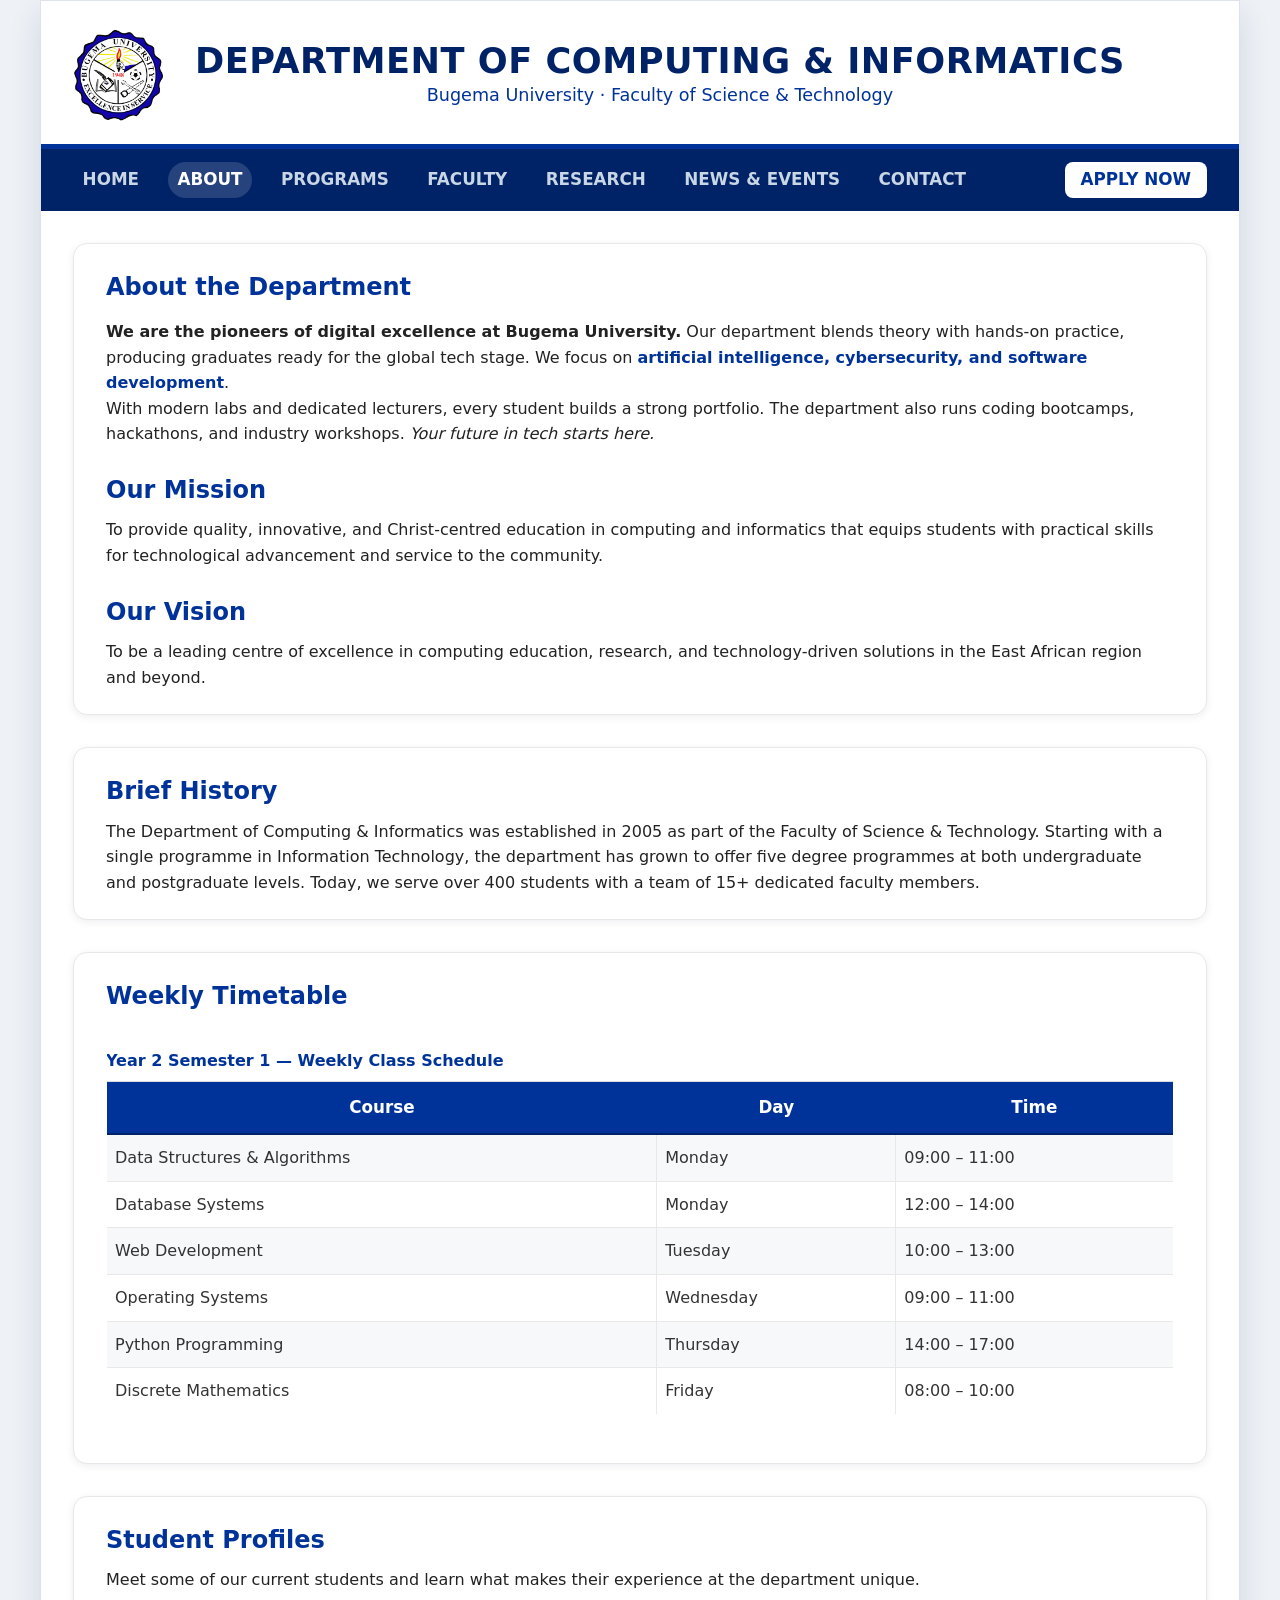
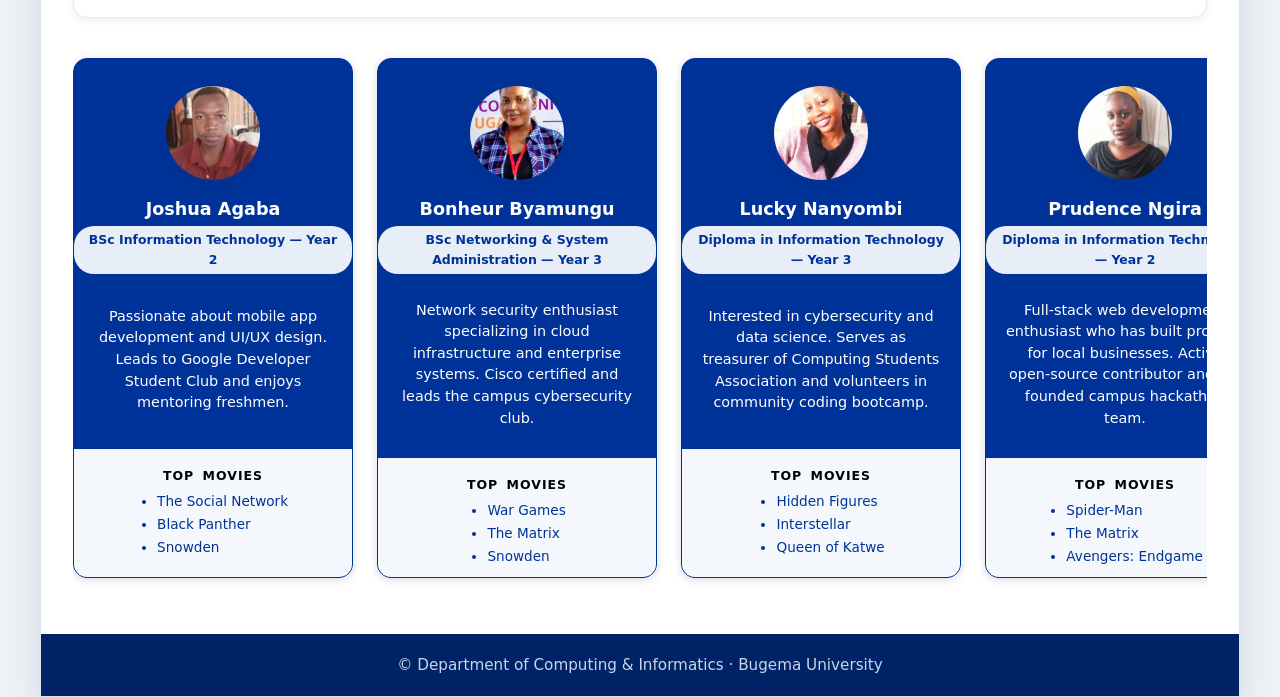
==== about.html @ 59d56d3d "Initial commit: Bugema University Computing & Informatics Department website - Complete responsive w" ====
<!DOCTYPE html>
<html lang="en">

<head>
    <meta charset="UTF-8">
    <meta name="viewport" content="width=device-width, initial-scale=1.0">
    <title>About | Computing & Informatics</title>
    <link rel="stylesheet" href="css/styles.css">
</head>

<body>
    <a href="#main-content" class="skip-link">Skip to main content</a>

    <div class="container">

        <header class="header">
            <div class="logo-place"><img src="images/Picture1.png" alt="Bugema University Logo" width="90"></div>
            <div>
                <div class="dept-title">DEPARTMENT OF COMPUTING & INFORMATICS</div>
                <div class="dept-sub">Bugema University · Faculty of Science & Technology</div>
            </div>
        </header>

        <button class="hamburger" aria-label="Toggle navigation menu" aria-expanded="false">MENU</button>

        <nav class="nav-bar" aria-label="Main navigation">
            <a href="index.html">HOME</a>
            <a href="about.html">ABOUT</a>
            <a href="programs.html">PROGRAMS</a>
            <a href="faculty.html">FACULTY</a>
            <a href="research.html">RESEARCH</a>
            <a href="news.html">NEWS & EVENTS</a>
            <a href="contact.html">CONTACT</a>
            <a href="apply.html" class="nav-apply">APPLY NOW</a>
        </nav>

        <main class="main-content" id="main-content">

            <!-- mission & vision -->
            <section class="card">
                <h1>About the Department</h1>
                <p><strong>We are the pioneers of digital excellence at Bugema University.</strong> Our department
                    blends theory with hands-on practice, producing graduates ready for the global tech stage. We focus
                    on <span style="color:#003399; font-weight:bold;">artificial intelligence, cybersecurity, and
                        software development</span>.</p>
                <p>With modern labs and dedicated lecturers, every student builds a strong portfolio. The department
                    also runs coding bootcamps, hackathons, and industry workshops. <em>Your future in tech starts
                        here.</em></p>

                <h2 style="margin-top:1.5rem;">Our Mission</h2>
                <p>To provide quality, innovative, and Christ-centred education in computing and informatics that equips
                    students with practical skills for technological advancement and service to the community.</p>

                <h2 style="margin-top:1.5rem;">Our Vision</h2>
                <p>To be a leading centre of excellence in computing education, research, and technology-driven
                    solutions in the East African region and beyond.</p>
            </section>

            <!-- department history -->
            <section class="card">
                <h2>Brief History</h2>
                <p>The Department of Computing & Informatics was established in 2005 as part of the Faculty of Science
                    & Technology. Starting with a single programme in Information Technology, the department has grown
                    to offer five degree programmes at both undergraduate and postgraduate levels. Today, we serve over
                    400 students with a team of 15+ dedicated faculty members.</p>
            </section>

            <!-- timetable -->
            <section class="card">
                <h2>Weekly Timetable</h2>
                <div class="table-wrap">
                    <table class="timetable">
                        <caption>Year 2 Semester 1 — Weekly Class Schedule</caption>
                        <tr>
                            <th>Course</th>
                            <th>Day</th>
                            <th>Time</th>
                        </tr>
                        <tr>
                            <td>Data Structures & Algorithms</td>
                            <td>Monday</td>
                            <td>09:00 – 11:00</td>
                        </tr>
                        <tr>
                            <td>Database Systems</td>
                            <td>Monday</td>
                            <td>12:00 – 14:00</td>
                        </tr>
                        <tr>
                            <td>Web Development</td>
                            <td>Tuesday</td>
                            <td>10:00 – 13:00</td>
                        </tr>
                        <tr>
                            <td>Operating Systems</td>
                            <td>Wednesday</td>
                            <td>09:00 – 11:00</td>
                        </tr>
                        <tr>
                            <td>Python Programming</td>
                            <td>Thursday</td>
                            <td>14:00 – 17:00</td>
                        </tr>
                        <tr>
                            <td>Discrete Mathematics</td>
                            <td>Friday</td>
                            <td>08:00 – 10:00</td>
                        </tr>
                    </table>
                </div>
            </section>

            <!-- student profiles -->
            <section class="card">
                <h2>Student Profiles</h2>
                <p>Meet some of our current students and learn what makes their experience at the department unique.</p>
            </section>

            <div class="profile-scroll-wrapper">
            <div class="profile-scroll">

                <!-- Student 1: Joshua Agaba -->
                <div class="profile-card">
                    <img src="images/me.jpg" alt="Photo of Joshua Agaba" class="profile-photo">
                    <h3>Joshua Agaba</h3>
                    <div class="programme-badge">BSc Information Technology — Year 2</div>
                    <p class="profile-bio student-bio">Passionate about mobile app development and UI/UX design. Leads to Google Developer Student Club and enjoys mentoring freshmen.</p>
                    <div class="favourites-row">
                        <div class="fav-col">
                            <h4>Top Movies</h4>
                            <ul><li>The Social Network</li><li>Black Panther</li><li>Snowden</li></ul>
                        </div>
                    </div>
                </div>

                <!-- Student 2: Bonheur Byamungu -->
                <div class="profile-card">
                    <img src="images/happy.jpg" alt="Photo of Bonheur Byamungu" class="profile-photo">
                    <h3>Bonheur Byamungu</h3>
                    <div class="programme-badge">BSc Networking & System Administration — Year 3</div>
                    <p class="profile-bio student-bio">Network security enthusiast specializing in cloud infrastructure and enterprise systems. Cisco certified and leads the campus cybersecurity club.</p>
                    <div class="favourites-row">
                        <div class="fav-col">
                            <h4>Top Movies</h4>
                            <ul><li>War Games</li><li>The Matrix</li><li>Snowden</li></ul>
                        </div>
                    </div>
                </div>

                <!-- Student 3: Lucky Nanyombi -->
                <div class="profile-card">
                    <img src="images/lucky.jpg" alt="Photo of Lucky Nanyombi" class="profile-photo">
                    <h3>Lucky Nanyombi</h3>
                    <div class="programme-badge">Diploma in Information Technology — Year 3</div>
                    <p class="profile-bio student-bio">Interested in cybersecurity and data science. Serves as treasurer of Computing Students Association and volunteers in community coding bootcamp.</p>
                    <div class="favourites-row">
                        <div class="fav-col">
                            <h4>Top Movies</h4>
                            <ul><li>Hidden Figures</li><li>Interstellar</li><li>Queen of Katwe</li></ul>
                        </div>
                    </div>
                </div>

                <!-- Student 4: Prudence Ngira -->
                <div class="profile-card">
                    <img src="images/prudy.jpg" alt="Photo of Prudence Ngira" class="profile-photo">
                    <h3>Prudence Ngira</h3>
                    <div class="programme-badge">Diploma in Information Technology — Year 2</div>
                    <p class="profile-bio student-bio">Full-stack web development enthusiast who has built projects for local businesses. Active open-source contributor and co-founded campus hackathon team.</p>
                    <div class="favourites-row">
                        <div class="fav-col">
                            <h4>Top Movies</h4>
                            <ul><li>Spider-Man</li><li>The Matrix</li><li>Avengers: Endgame</li></ul>
                        </div>
                    </div>
                </div>

            </div>
            </div>

        </main>

        <footer role="contentinfo">
            &copy; Department of Computing & Informatics &middot; Bugema University
        </footer>
    </div>

    <script src="js/main.js"></script>
</body>

</html>
---- css/styles.css ----
* {
    margin: 0;
    padding: 0;
    box-sizing: border-box;
    font-family: 'Segoe UI', Roboto, system-ui, sans-serif;
}

body {
    background-color: #eef2f7;
    color: #222;
    line-height: 1.6;
    margin: 0;
    padding: 0;
}

img {
    max-width: 100%;
    height: auto;
}

/* skip-to-content link (accessibility) */
.skip-link {
    position: absolute;
    left: -9999px;
    top: 0;
    background: #003399;
    color: white;
    padding: 0.5rem 1rem;
    z-index: 100;
    font-weight: 600;
    text-decoration: none;
    border-radius: 0 0 8px 0;
}

.skip-link:focus {
    left: 0;
}

/* focus styles (accessibility) */
a:focus,
button:focus,
input:focus,
select:focus,
textarea:focus {
    outline: 3px solid #1e90ff;
    outline-offset: 2px;
}

/* main container for white cards */
.container {
    max-width: 1200px;
    margin: 0 auto;
    background-color: #ffffff;
    border-radius: 0;
    box-shadow: 0 12px 30px rgba(0, 20, 60, 0.12);
    overflow: hidden;
    border: 1px solid #dce3ea;
}

/* header with logo area */
.header {
    background-color: #ffffff;
    color: #003399;
    padding: 1.8rem 2rem 1.4rem 2rem;
    display: flex;
    align-items: center;
    gap: 2rem;
    flex-wrap: wrap;
    border-bottom: 5px solid #003399;
}

.logo-place {
    display: flex;
    align-items: center;
    justify-content: center;
    flex-shrink: 0;
}

.dept-title {
    font-size: 2.2rem;
    font-weight: 900;
    letter-spacing: 0.5px;
    color: #002266;
    text-shadow: none;
    font-family: 'Segoe UI', Roboto, system-ui, sans-serif;
    line-height: 1.1;
    text-transform: uppercase;
}

.dept-sub {
    font-size: 1.1rem;
    color: #003399;
    font-weight: 500;
    text-align: center;
}

/* hamburger menu button */
.hamburger {
    display: none;
    background-color: #003399;
    color: white;
    border: none;
    padding: 0.5rem 1.2rem;
    font-size: 1.1rem;
    font-weight: 600;
    cursor: pointer;
    border-radius: 8px;
    width: 100%;
    text-align: center;
}

/* navigation */
.nav-bar {
    background-color: #002266;
    padding: 0.8rem 2rem;
    display: flex;
    flex-wrap: wrap;
    gap: 1.2rem;
    border-bottom: none;
}

.nav-bar a {
    color: #c8d6e5;
    text-decoration: none;
    font-weight: 600;
    font-size: 1.05rem;
    padding: 0.3rem 0.6rem;
    transition: 0.2s;
    border-radius: 30px;
}

.nav-bar a:hover,
.nav-bar a.active {
    background-color: rgba(255, 255, 255, 0.15);
    color: white;
}

.nav-bar a.nav-apply {
    background-color: white;
    color: #003399;
    font-weight: 700;
    padding: 0.3rem 1rem;
    border-radius: 8px;
    margin-left: auto;
}

.nav-bar a.nav-apply:hover {
    background-color: #e8e8e8;
    color: #002266;
}

/* main content area */
.main-content {
    padding: 2rem 2rem 1rem 2rem;
    background-color: #ffffff;
}

/* section containers */
.card {
    background-color: white;
    border: 1px solid #e8e8e8;
    border-radius: 14px;
    padding: 1.5rem 2rem;
    margin-bottom: 2rem;
    box-shadow: 0 2px 8px rgba(0, 20, 60, 0.07);
}

h1,
h2,
h3 {
    color: #003399;
    margin-bottom: 0.5rem;
    font-weight: 600;
}

h1 {
    padding-bottom: 0.3rem;
}

hr {
    border: none;
    background-color: #e0e0e0;
    height: 2px;
    margin: 1.2rem 0;
}

/* image styling */
.profile-img {
    max-width: 160px;
    border-radius: 50%;
    border: 4px solid #003399;
    box-shadow: 0 2px 8px rgba(0, 20, 60, 0.15);
    background-color: #f0f2f5;
}

.dept-image {
    max-width: 100%;
    height: auto;
    border-radius: 16px;
    border: 1px solid #ddd;
    margin-top: 1rem;
}

/* table */
.table-wrap {
    overflow-x: auto;
    margin: 1.5rem 0;
}

.timetable {
    width: 100%;
    border-collapse: collapse;
    background: white;
    border: 1px solid #ddd;
    border-radius: 8px;
    overflow: hidden;
}

.timetable caption {
    text-align: left;
    font-weight: 600;
    color: #003399;
    padding: 0.5rem 0;
    font-size: 1rem;
}

.timetable th {
    background-color: #003399;
    color: white;
    padding: 12px 8px;
    font-size: 1.05rem;
    border: none;
    border-bottom: 2px solid #002266;
}

.timetable td {
    border-bottom: 1px solid #e8e8e8;
    border-right: 1px solid #e8e8e8;
    padding: 10px 8px;
    background-color: #ffffff;
    color: #333;
}

.timetable td:last-child {
    border-right: none;
}

.timetable tr:nth-child(even) td {
    background-color: #f7f8fa;
}

.timetable tr:last-child td {
    border-bottom: none;
}

/* lists */
ul,
ol {
    margin-left: 1.8rem;
    margin-top: 0.8rem;
    margin-bottom: 1rem;
}

li {
    margin-bottom: 0.3rem;
}

/* form */
.reg-form {
    background: #f7f8fa;
    padding: 2rem;
    border-radius: 16px;
    border: 1px solid #e0e0e0;
    max-width: 650px;
    margin: 1.5rem auto;
}

@media (min-width: 768px) {
    .reg-form {
        max-width: 800px;
        padding: 2.5rem;
    }
    
    .reg-form .form-group {
        display: flex;
        flex-wrap: wrap;
        gap: 1.5rem;
        align-items: end;
    }
    
    .reg-form .form-group > * {
        flex: 1;
        min-width: 250px;
    }
    
    .reg-form textarea {
        min-height: 120px;
    }
}

.form-group {
    margin-bottom: 1.2rem;
}

label {
    font-weight: 600;
    color: #333;
    display: block;
    margin-bottom: 4px;
}

input[type="text"],
input[type="email"],
select,
textarea {
    width: 100%;
    padding: 12px 15px;
    border: 2px solid #ddd;
    border-radius: 10px;
    font-size: 1rem;
    background-color: #fafafa;
    font-family: inherit;
    transition: border-color 0.2s;
}

input[type="text"]:focus,
input[type="email"]:focus,
select:focus,
textarea:focus {
    border-color: #003399;
    background: white;
}

select {
    cursor: pointer;
}

textarea {
    resize: vertical;
    min-height: 100px;
}

.radio-group {
    display: flex;
    gap: 2rem;
    background: white;
    padding: 0.8rem 1rem;
    border-radius: 10px;
    border: 2px solid #ddd;
}

.radio-group label {
    display: inline;
    color: #333;
    font-weight: normal;
}

button {
    background-color: #003399;
    color: white;
    padding: 12px 40px;
    font-size: 1.3rem;
    font-weight: bold;
    border: none;
    border-radius: 10px;
    cursor: pointer;
    transition: 0.2s;
}

button:hover {
    background-color: #002266;
    color: white;
}

/* link cards */
.links-grid {
    display: flex;
    flex-wrap: wrap;
    gap: 1.8rem;
    margin: 1rem 0;
}

.link-card {
    background: white;
    border: 1px solid #ddd;
    padding: 0.8rem 2rem;
    border-radius: 10px;
    font-weight: 600;
    box-shadow: 0 2px 6px rgba(0, 20, 60, 0.06);
    transition: 0.2s;
}

.link-card:hover {
    border-color: #003399;
    box-shadow: 0 4px 12px rgba(0, 51, 153, 0.12);
    transform: translateY(-2px) scale(1.01);
    transition: all 0.2s ease;
}

.link-card a {
    color: #003399;
    text-decoration: none;
}

.link-card a:hover {
    color: #002266;
}

/* footer */
footer {
    background-color: #002266 !important;
    color: #c8d6e5;
    text-align: center;
    padding: 1.2rem;
    font-size: 0.95rem;
    border-top: none;
}

/* small adjustments */
.flex-profile {
    display: flex;
    gap: 2rem;
    flex-wrap: wrap;
    align-items: center;
}

/* favourite lists layout */
.fav-lists {
    display: flex;
    gap: 3rem;
    flex-wrap: wrap;
}

/* ===== NEW COMPONENTS ===== */

/* highlights row (home page) */
.highlights-row {
    display: flex;
    gap: 1.5rem;
    flex-wrap: wrap;
    margin: 1.5rem 0;
}

.highlight-card {
    flex: 1 1 200px;
    text-align: center;
    padding: 1.5rem 1rem;
    background: white;
    border: 1px solid #e0e0e0;
    border-radius: 14px;
    box-shadow: 0 2px 6px rgba(0, 20, 60, 0.05);
    transition: all 0.3s ease;
}

.highlight-card:hover {
    transform: translateY(-4px) scale(1.02);
    box-shadow: 0 8px 20px rgba(0, 51, 153, 0.15);
    border-color: #003399;
}

.highlight-card .stat {
    font-size: 2.2rem;
    font-weight: 700;
    color: #003399;
}

.highlight-card .stat-label {
    font-size: 1rem;
    color: #555;
    margin-top: 0.3rem;
}

/* quick nav cards (home page) */
.quick-nav {
    display: flex;
    gap: 1.5rem;
    flex-wrap: wrap;
    margin: 1.5rem 0;
}

.quick-nav-card {
    flex: 1 1 250px;
    background: white;
    border: 1px solid #e0e0e0;
    border-radius: 14px;
    padding: 1.5rem;
    text-decoration: none;
    color: #222;
    box-shadow: 0 2px 6px rgba(0, 20, 60, 0.05);
    transition: 0.2s;
}

.quick-nav-card:hover {
    border-color: #003399;
    box-shadow: 0 8px 25px rgba(0, 51, 153, 0.2);
    transform: translateY(-8px) scale(1.03) rotateX(2deg);
    transition: all 0.4s cubic-bezier(0.175, 0.885, 0.32, 1.275);
    background: rgba(255, 255, 255, 0.95);
}

.quick-nav-card h3 {
    margin-bottom: 0.3rem;
}

.quick-nav-card p {
    font-size: 0.95rem;
    color: #333;
}

/* profile grid (shared by faculty & students) */
.profile-grid {
    display: grid;
    grid-template-columns: repeat(auto-fill, minmax(300px, 1fr));
    gap: 2rem;
    margin: 1.5rem 0;
}

.profile-scroll {
    display: flex;
    gap: 1.5rem;
    width: max-content;
    animation: scroll-cards 30s linear infinite;
}

/* Make all profile cards equal height */
.profile-grid .profile-card,
.profile-scroll .profile-card {
    display: flex;
    flex-direction: column;
    height: 100%;
    min-height: 520px;
    align-items: stretch;
}

.profile-scroll .profile-card {
    flex-shrink: 0;
    width: 280px;
    height: 520px;
}

/* Staff profile cards - shorter height */
.profile-scroll .profile-card:has(.title),
.profile-grid .profile-card:has(.title) {
    height: 440px;
    min-height: 440px;
}

/* profile card — photo on top, centered, clean */
.profile-card {
    background: #003399;
    border: 1px solid #003399;
    border-radius: 14px;
    padding: 0;
    box-shadow: 0 2px 8px rgba(0, 20, 60, 0.15);
    text-align: center;
    overflow: hidden;
    color: white;
}

/* accent strip at top of card */
.profile-card::before {
    display: none;
}

.profile-card.featured {
    grid-column: 1 / -1;
    max-width: 600px;
    margin: 0 auto;
}

.profile-card .profile-photo {
    width: 100px;
    height: 100px;
    border-radius: 50%;
    object-fit: cover;
    border: 3px solid #003399;
    box-shadow: 0 3px 12px rgba(0, 20, 60, 0.15);
    margin: 1.5rem auto 0.8rem;
    display: block;
    background: #f0f2f5;
}

.profile-card h3 {
    color: white;
    font-size: 1.1rem;
    margin-bottom: 0.15rem;
    padding: 0 1.2rem;
}

.profile-card .title {
    color: #e0f0ff;
    font-weight: 600;
    font-size: 0.88rem;
    margin-bottom: 0.3rem;
    padding: 0 1.2rem;
}

.profile-card .qual {
    font-size: 0.8rem;
    color: #c8d6e5;
    font-style: italic;
    margin-bottom: 0.8rem;
    padding: 0 1.2rem;
}

/* research / bio section with tinted background */
.profile-card .profile-bio {
    font-size: 0.85rem;
    color: #003399;
    line-height: 1.5;
    margin: auto 0;
    padding: 0.8rem 1.2rem;
    background: #e0f0ff;
    border-top: 1px solid #e0f0ff;
    border-bottom: 1px solid #e0f0ff;
    text-align: center;
}

.profile-card .email {
    font-size: 0.82rem;
    color: #003399;
    padding: 0.8rem 1.2rem;
    margin: 0;
}

.profile-card .details {
    text-align: left;
    padding: 0.8rem 1.2rem;
}

.profile-card .details h4 {
    color: #003399;
    font-size: 0.85rem;
    font-weight: 600;
    margin-bottom: 0.3rem;
    margin-top: 0.8rem;
}

.profile-card .details ul {
    margin-left: 1.2rem;
    margin-top: 0.3rem;
    margin-bottom: 0.5rem;
}

.profile-card .details li {
    font-size: 0.85rem;
    color: #444;
    margin-bottom: 0.2rem;
}

/* student programme badge */
.profile-card .programme-badge {
    display: inline-block;
    background: #e8eef8;
    color: #003399;
    font-size: 0.78rem;
    font-weight: 600;
    padding: 0.25rem 0.9rem;
    border-radius: 20px;
    margin-bottom: 0.8rem;
}

/* student profile bio */
.profile-card .profile-bio {
    font-size: 0.9rem;
    color: #555;
    line-height: 1.5;
    margin-bottom: 1rem;
    text-align: center;
}

/* student cards specific bio styling - dark blue background with white text */
.profile-card .profile-bio.student-bio {
    background: #003399;
    color: white;
    padding: 0.8rem 1.2rem;
    border-top: none;
    border-bottom: none;
    flex-grow: 1;
    display: flex;
    align-items: center;
    justify-content: center;
}

/* favourites row — 3 columns side by side */
.favourites-row {
    display: flex;
    gap: 1rem;
    text-align: center;
    background: #f4f7fb;
    border-top: 1px solid #eef1f5;
    padding: 1rem 1.2rem;
    justify-content: center;
}

.favourites-row .fav-col {
    flex: 1;
    min-width: 0;
}

.favourites-row h4 {
    color: #000000;
    font-size: 0.78rem;
    font-weight: 700;
    text-transform: uppercase;
    letter-spacing: 1px;
    word-spacing: 3px;
    margin-bottom: 0.3rem;
}

.favourites-row ol {
    margin: 0 auto;
    padding-left: 1.2rem;
    font-size: 0.85rem;
    color: #003399;
    line-height: 1.6;
    text-align: left;
    display: inline-block;
}

.favourites-row ul {
    margin: 0 auto;
    padding-left: 1.2rem;
    font-size: 0.85rem;
    color: #003399;
    line-height: 1.6;
    text-align: left;
    display: inline-block;
}

.favourites-row li {
    margin-bottom: 0.1rem;
}

/* horizontal auto-scrolling profile row */
.profile-scroll-wrapper {
    overflow: hidden;
    margin: 1.5rem 0;
    padding: 0.5rem 0 1rem;
}

.profile-scroll {
    display: flex;
    gap: 1.5rem;
    width: max-content;
    animation: scroll-cards 30s linear infinite;
}

.profile-scroll-wrapper:hover .profile-scroll {
    animation-play-state: paused;
}

.profile-scroll .profile-card {
    flex-shrink: 0;
}

@keyframes scroll-cards {
    0% {
        transform: translateX(0);
    }
    100% {
        transform: translateX(calc(-50% - 0.75rem));
    }
}

/* keep legacy faculty-card & faculty-grid as aliases */
.faculty-grid {
    display: grid;
    grid-template-columns: repeat(auto-fill, minmax(300px, 1fr));
    gap: 2rem;
    margin: 1.5rem 0;
}

.faculty-card {
    background: white;
    border: 1px solid #e8e8e8;
    border-radius: 14px;
    padding: 1.5rem 2rem;
    box-shadow: 0 2px 8px rgba(0, 20, 60, 0.07);
}

.faculty-card h3 {
    color: #222;
    font-size: 1.2rem;
}

.faculty-card .title {
    color: #003399;
    font-weight: 600;
    font-size: 0.95rem;
    margin-bottom: 0.5rem;
}

.faculty-card .qual {
    font-size: 0.9rem;
    color: #555;
    font-style: italic;
    margin-bottom: 0.5rem;
}

.faculty-card .email {
    font-size: 0.9rem;
    color: #003399;
}

/* news cards with images */
.news-card {
    display: flex;
    gap: 1.5rem;
    margin-bottom: 2rem;
    padding-bottom: 1.5rem;
    border-bottom: 1px solid #e0e0e0;
    align-items: flex-start;
}

.news-card:last-child {
    border-bottom: none;
    margin-bottom: 0;
    padding-bottom: 0;
}

.news-image {
    width: 120px;
    height: 120px;
    object-fit: cover;
    border-radius: 10px;
    flex-shrink: 0;
    box-shadow: 0 4px 12px rgba(0, 20, 60, 0.1);
    transition: transform 0.3s ease, box-shadow 0.3s ease;
}

.news-image:hover {
    transform: scale(1.05);
    box-shadow: 0 6px 16px rgba(0, 20, 60, 0.15);
}

.news-content {
    flex: 1;
    min-width: 0;
}

.news-content h3 {
    margin: 0.5rem 0 0.8rem 0;
    color: #002266;
    font-size: 1.2rem;
    line-height: 1.4;
}

.news-content p {
    margin: 0;
    line-height: 1.6;
    color: #555;
}

@media (max-width: 768px) {
    .news-card {
        flex-direction: column;
        gap: 1rem;
    }
    
    .news-image {
        width: 100%;
        height: 200px;
    }
}

/* news date and tags */
.news-date {
    font-size: 0.9rem;
    color: #777;
    font-style: italic;
    margin-bottom: 0.5rem;
}

.news-tag {
    display: inline-block;
    background: #f0f2f5;
    color: #003399;
    padding: 0.2rem 0.8rem;
    border-radius: 20px;
    font-size: 0.8rem;
    font-weight: 600;
    border: 1px solid #ddd;
    margin-left: 0.5rem;
}

/* event items */
.event-list {
    list-style: none;
    margin-left: 0;
}

.event-item {
    display: flex;
    gap: 1.5rem;
    padding: 1rem 0;
    border-bottom: 1px solid #e8e8e8;
    align-items: flex-start;
}

.event-item:last-child {
    border-bottom: none;
}

.event-date-box {
    background: #003399;
    color: white;
    padding: 0.5rem 0.8rem;
    border-radius: 12px;
    text-align: center;
    min-width: 60px;
    flex-shrink: 0;
}

.event-date-box .month {
    font-size: 0.75rem;
    text-transform: uppercase;
    font-weight: 600;
}

.event-date-box .day {
    font-size: 1.4rem;
    font-weight: 700;
}

/* download links */
.download-list {
    list-style: none;
    margin-left: 0;
    display: flex;
    flex-wrap: wrap;
    gap: 1rem;
    margin-top: 1rem;
}

.download-link {
    background: white;
    border: 1px solid #ddd;
    padding: 0.8rem 1.5rem;
    border-radius: 10px;
    font-weight: 600;
    box-shadow: 0 2px 6px rgba(0, 20, 60, 0.05);
    transition: 0.2s;
}

.download-link:hover {
    border-color: #003399;
}

.download-link a {
    color: #003399;
    text-decoration: none;
}

.download-link a:hover {
    color: #002266;
}

/* social media row */
.social-row {
    display: flex;
    gap: 1rem;
    flex-wrap: wrap;
    margin: 1rem 0;
}

.social-link {
    background: #003399;
    color: white;
    padding: 0.6rem 1.5rem;
    border-radius: 10px;
    text-decoration: none;
    font-weight: 600;
    font-size: 0.95rem;
    transition: 0.2s;
    border: none;
}

.social-link:hover {
    background: #002266;
    color: white;
}

/* accordion (programs page) */
.accordion-header {
    background: #003399;
    color: white;
    padding: 1rem 1.5rem;
    border: none;
    width: 100%;
    text-align: left;
    font-size: 1.15rem;
    font-weight: 600;
    cursor: pointer;
    border-radius: 12px;
    margin-bottom: 0.5rem;
    transition: 0.2s;
    display: flex;
    justify-content: space-between;
    align-items: center;
}

.accordion-header:hover {
    background: #002266;
}

.accordion-header::after {
    content: '+';
    font-size: 1.4rem;
    font-weight: 700;
}

.accordion-header.active::after {
    content: '−';
}

/* program-specific background images */
.accordion-header.cs-program {
    background: linear-gradient(rgba(0, 51, 153, 0.8), rgba(0, 51, 153, 0.8)), url('../images/datascience.jpg');
    background-size: cover;
    background-position: center;
    color: white;
}

.accordion-header.it-program {
    background: linear-gradient(rgba(0, 51, 153, 0.8), rgba(0, 51, 153, 0.8)), url('../images/IT.jpg');
    background-size: cover;
    background-position: center;
    color: white;
}

.accordion-header.se-program {
    background: linear-gradient(rgba(0, 51, 153, 0.8), rgba(0, 51, 153, 0.8)), url('../images/sw.jpg');
    background-size: cover;
    background-position: center;
    color: white;
}

.accordion-content {
    display: none;
    padding: 1rem 1.5rem;
    background: #f7f8fa;
    border: 1px solid #e8e8e8;
    border-radius: 0 0 12px 12px;
    margin-bottom: 1.5rem;
    margin-top: -0.5rem;
}

/* program-specific background images for content */
.cs-program + .accordion-content {
    background: linear-gradient(rgba(255, 255, 255, 0.92), rgba(255, 255, 255, 0.92)), url('../images/datascience.jpg');
    background-size: cover;
    background-position: center;
}

.it-program + .accordion-content {
    background: linear-gradient(rgba(255, 255, 255, 0.92), rgba(255, 255, 255, 0.92)), url('../images/IT.jpg');
    background-size: cover;
    background-position: center;
}

.se-program + .accordion-content {
    background: linear-gradient(rgba(255, 255, 255, 0.92), rgba(255, 255, 255, 0.92)), url('../images/sw.jpg');
    background-size: cover;
    background-position: center;
}

/* ===== APPLICATION PAGE ===== */

/* apply page layout — clean white background, no card borders */
.apply-page {
    padding: 2.5rem 2rem 1.5rem;
    background: white;
    max-width: 680px;
    margin: 0 auto;
}

.apply-title {
    color: #003399;
    font-size: 2rem;
    font-weight: 700;
    border: none;
    display: block;
    margin-bottom: 0.3rem;
}

.apply-subtitle {
    color: #777;
    font-size: 1rem;
    margin-bottom: 2rem;
}

/* progress steps bar */
.steps-bar {
    display: flex;
    justify-content: space-between;
    margin-bottom: 2.5rem;
    gap: 0.5rem;
}

.step {
    flex: 1;
    text-align: center;
    padding: 0.8rem 0.5rem;
    background: #e8e8e8;
    color: #888;
    font-weight: 600;
    font-size: 0.9rem;
    border-radius: 10px;
    transition: 0.3s;
}

.step .step-num {
    display: inline-flex;
    align-items: center;
    justify-content: center;
    width: 26px;
    height: 26px;
    border-radius: 50%;
    background: #bbb;
    color: white;
    font-size: 0.8rem;
    font-weight: 700;
    margin-right: 0.4rem;
}

.step.active {
    background: #003399;
    color: white;
}

.step.active .step-num {
    background: white;
    color: #003399;
}

.step.done {
    background: #6b7b8d;
    color: white;
}

.step.done .step-num {
    background: white;
    color: #6b7b8d;
}

/* step heading */
.step-heading {
    color: #003399;
    font-size: 1.3rem;
    font-weight: 700;
    margin-bottom: 1.5rem;
    padding-bottom: 0.6rem;
    border-bottom: 2px solid #e8e8e8;
}

/* form steps visibility */
.form-step {
    display: none;
}

.form-step.active {
    display: block;
}

/* clean form fields for apply page */
.apply-page .form-group {
    margin-bottom: 1.3rem;
}

.apply-page label {
    color: #333;
    font-weight: 600;
    font-size: 0.92rem;
    margin-bottom: 6px;
}

.apply-page input[type="text"],
.apply-page input[type="email"],
.apply-page input[type="date"],
.apply-page select,
.apply-page textarea {
    border: 2px solid #ddd;
    border-radius: 10px;
    padding: 11px 14px;
    font-size: 0.95rem;
    background: #fafafa;
    transition: border-color 0.2s;
}

.apply-page input:focus,
.apply-page select:focus,
.apply-page textarea:focus {
    border-color: #003399;
    background: white;
    outline: none;
    box-shadow: 0 0 0 3px rgba(0, 51, 153, 0.1);
}

/* radio group — clean style */
.apply-radio-group {
    display: flex;
    gap: 2rem;
    padding: 0.6rem 0;
}

.apply-radio-group label {
    display: inline;
    color: #333;
    font-weight: normal;
}

/* form navigation buttons */
.form-nav {
    display: flex;
    justify-content: space-between;
    align-items: center;
    margin-top: 2rem;
    padding-top: 1.5rem;
    border-top: 1px solid #e8e8e8;
    gap: 1rem;
}

.btn-prev {
    background: white;
    color: #555;
    border: 2px solid #ddd;
    padding: 10px 28px;
    font-size: 1rem;
    font-weight: 600;
    border-radius: 10px;
    cursor: pointer;
    transition: 0.2s;
}

.btn-prev:hover {
    border-color: #003399;
    color: #003399;
}

.btn-next {
    background: #003399;
    color: white;
    border: none;
    padding: 10px 28px;
    font-size: 1rem;
    font-weight: 600;
    border-radius: 10px;
    cursor: pointer;
    transition: 0.2s;
}

.btn-next:hover {
    background: #002266;
}

.btn-apply {
    background: #003399;
    color: white;
    border: none;
    padding: 14px 50px;
    font-size: 1.2rem;
    font-weight: 700;
    border-radius: 10px;
    cursor: pointer;
    transition: 0.2s;
}

.btn-apply:hover {
    background: #002266;
}

/* explore section with background */
.explore-section {
    background: linear-gradient(rgba(255, 255, 255, 0.94), rgba(255, 255, 255, 0.94)), 
                url('../images/02.jpeg');
    background-size: cover;
    background-position: center;
    background-repeat: no-repeat;
    position: relative;
    border: 1px solid #e0e0e0;
}

.explore-section::before {
    content: '';
    position: absolute;
    top: 0;
    left: 0;
    right: 0;
    bottom: 0;
    background: linear-gradient(135deg, rgba(0, 51, 153, 0.03) 0%, rgba(30, 144, 255, 0.03) 100%);
    pointer-events: none;
}

.explore-section h2,
.explore-section .quick-nav {
    position: relative;
    z-index: 1;
}

.explore-section h2 {
    transition: all 0.3s ease;
}

.explore-section:hover h2 {
    transform: translateX(5px);
    color: #002266;
}

.explore-section .quick-nav-card {
    background: rgba(255, 255, 255, 0.85);
    backdrop-filter: blur(2px);
    transition: all 0.4s cubic-bezier(0.175, 0.885, 0.32, 1.275);
}

.explore-section:hover .quick-nav-card:nth-child(1) {
    transform: translateY(-8px) scale(1.03) rotateX(2deg);
    transition-delay: 0s;
}

.explore-section:hover .quick-nav-card:nth-child(2) {
    transform: translateY(-8px) scale(1.03) rotateX(2deg);
    transition-delay: 0.1s;
}

.explore-section:hover .quick-nav-card:nth-child(3) {
    transform: translateY(-8px) scale(1.03) rotateX(2deg);
    transition-delay: 0.2s;
}

/* welcome section with background */
.welcome-section {
    background: linear-gradient(rgba(255, 255, 255, 0.92), rgba(255, 255, 255, 0.92)), 
                url('../images/01.jpeg');
    background-size: cover;
    background-position: center;
    background-repeat: no-repeat;
    position: relative;
    border: 1px solid #e0e0e0;
}

.welcome-section::before {
    content: '';
    position: absolute;
    top: 0;
    left: 0;
    right: 0;
    bottom: 0;
    background: linear-gradient(135deg, rgba(0, 51, 153, 0.05) 0%, rgba(30, 144, 255, 0.05) 100%);
    pointer-events: none;
}

.welcome-section h1,
.welcome-section p,
.welcome-section button {
    position: relative;
    z-index: 1;
}

/* review section (step 4) */
.review-section {
    background: #f7f8fa;
    border-radius: 12px;
    padding: 1.2rem 1.5rem;
    margin-bottom: 1rem;
}

.review-section h3 {
    margin-bottom: 0.8rem;
    font-size: 1rem;
    color: #003399;
    border-bottom: 1px solid #e8e8e8;
    padding-bottom: 0.4rem;
}

.review-grid {
    display: grid;
    grid-template-columns: 1fr 1fr;
    gap: 0.4rem 2rem;
}

.review-item {
    padding: 0.3rem 0;
}

.review-label {
    font-size: 0.75rem;
    color: #888;
    text-transform: uppercase;
    letter-spacing: 0.5px;
}

.review-value {
    font-weight: 600;
    color: #222;
    font-size: 0.95rem;
}

/* success modal */
.modal-overlay {
    display: none;
    position: fixed;
    top: 0;
    left: 0;
    right: 0;
    bottom: 0;
    background: rgba(0, 0, 0, 0.5);
    z-index: 1000;
    align-items: center;
    justify-content: center;
    padding: 1rem;
}

.modal-overlay.show {
    display: flex;
}

.modal-box {
    background: white;
    border-radius: 20px;
    padding: 2.5rem 2rem;
    max-width: 480px;
    width: 100%;
    text-align: center;
    box-shadow: 0 20px 60px rgba(0, 0, 0, 0.25);
}

.modal-icon {
    width: 64px;
    height: 64px;
    background: #003399;
    color: white;
    font-size: 2.2rem;
    font-weight: 700;
    border-radius: 50%;
    display: flex;
    align-items: center;
    justify-content: center;
    margin: 0 auto 1rem;
}

.modal-box h2 {
    color: #003399;
    margin-bottom: 0.8rem;
}

.modal-box p {
    margin-bottom: 0.5rem;
    line-height: 1.5;
    color: #444;
}

/* form field error state */
.field-error {
    border-color: red !important;
    box-shadow: 0 0 0 2px rgba(255, 0, 0, 0.15);
}

.error-msg {
    color: red;
    font-size: 0.82rem;
    margin-top: 3px;
    font-weight: 600;
}

/* date input styling to match others */
input[type="date"] {
    width: 100%;
    padding: 12px 15px;
    border: 2px solid #ddd;
    border-radius: 10px;
    font-size: 1rem;
    background-color: #fafafa;
    font-family: inherit;
    transition: border-color 0.2s;
}

input[type="date"]:focus {
    border-color: #003399;
    background: white;
}

/* checkbox styling */
input[type="checkbox"] {
    width: 20px;
    height: 20px;
    accent-color: #003399;
    flex-shrink: 0;
}

/* profile card hover effects */
.profile-card:hover {
    transform: translateY(-4px);
    box-shadow: 0 8px 20px rgba(0, 20, 60, 0.25);
    transition: all 0.3s ease;
}

/* news cards hover effects */
.news-card:hover {
    background: #f8fafc;
    border-color: #003399;
    transform: translateY(-2px);
    box-shadow: 0 6px 16px rgba(0, 51, 153, 0.12);
    transition: all 0.3s ease;
}

/* event items hover effects */
.event-item:hover {
    background: #f7f8fa;
    border-radius: 8px;
    transition: all 0.2s ease;
}

.event-item:hover .event-date-box {
    background: #002266;
    transform: scale(1.05);
    transition: all 0.2s ease;
}

/* table row hover effects */
.timetable tr:hover td {
    background-color: #e8f0fe;
    transition: background-color 0.2s ease;
}

/* news tag hover effects */
.news-tag:hover {
    background: #003399;
    color: white;
    transition: all 0.2s ease;
}

/* ripple animation */
@keyframes ripple {
    0% {
        width: 20px;
        height: 20px;
        opacity: 0.6;
    }
    100% {
        width: 200px;
        height: 200px;
        opacity: 0;
    }
}

/* animated elements */
.animated {
    animation-fill-mode: forwards;
}

/* smooth scroll behavior */
html {
    scroll-behavior: smooth;
}

/* enhanced loading animation */
@keyframes fadeIn {
    from {
        opacity: 0;
        transform: translateY(20px);
    }
    to {
        opacity: 1;
        transform: translateY(0);
    }
}

/* contact section styling */
.contact-grid {
    display: grid;
    grid-template-columns: repeat(auto-fit, minmax(280px, 1fr));
    gap: 2rem;
    margin: 2rem 0;
}

.contact-item {
    display: flex;
    align-items: flex-start;
    gap: 1.2rem;
    padding: 1.5rem;
    background: #f7f8fa;
    border: 1px solid #e0e0e0;
    border-radius: 14px;
    transition: all 0.3s ease;
}

.contact-item:hover {
    background: #e8f0fe;
    border-color: #003399;
    transform: translateY(-2px);
    box-shadow: 0 6px 16px rgba(0, 51, 153, 0.12);
}

.contact-icon {
    font-size: 2rem;
    line-height: 1;
    flex-shrink: 0;
    width: 60px;
    height: 60px;
    display: flex;
    align-items: center;
    justify-content: center;
    background: transparent;
    border: none;
    border-radius: 0;
    color: #000;
    box-shadow: none;
    transition: all 0.3s ease;
}

.contact-item:hover .contact-icon {
    background: transparent;
    border: none;
    color: #003399;
    box-shadow: none;
}

/* Social media icons */
.social-icon {
    display: inline-block;
    width: 20px;
    height: 20px;
    margin-right: 8px;
    vertical-align: middle;
    background-size: contain;
    background-repeat: no-repeat;
    background-position: center;
}

.icon-facebook {
    background-image: url("data:image/svg+xml,%3Csvg xmlns='http://www.w3.org/2000/svg' viewBox='0 0 24 24' fill='%23ffffff'%3E%3Cpath d='M24 12.073c0-6.627-5.373-12-12-12s-12 5.373-12 12c0 5.99 4.388 10.954 10.125 11.854v-8.385H7.078v-3.47h3.047V9.43c0-3.007 1.792-4.669 4.533-4.669 1.312 0 2.686.235 2.686.235v2.953H15.83c-1.491 0-1.956.925-1.956 1.874v2.25h3.328l-.532 3.47h-2.796v8.385C19.612 23.027 24 18.062 24 12.073z'/%3E%3C/svg%3E");
}

.icon-twitter {
    background-image: url("data:image/svg+xml,%3Csvg xmlns='http://www.w3.org/2000/svg' viewBox='0 0 24 24' fill='%23ffffff'%3E%3Cpath d='M23.953 4.57a10 10 0 01-2.825.775 4.958 4.958 0 002.163-2.723c-.951.555-2.005.959-3.127 1.184a4.92 4.92 0 00-8.384 4.482C7.69 8.095 4.067 6.13 1.64 3.162a4.822 4.822 0 00-.666 2.475c0 1.71.87 3.213 2.188 4.096a4.904 4.904 0 01-2.228-.616v.06a4.923 4.923 0 003.946 4.827 4.996 4.996 0 01-2.212.085 4.936 4.936 0 004.604 3.417 9.867 9.867 0 01-6.102 2.105c-.39 0-.779-.023-1.17-.067a13.995 13.995 0 007.557 2.209c9.053 0 13.998-7.496 13.998-13.985 0-.21 0-.42-.015-.63A9.935 9.935 0 0024 4.59z'/%3E%3C/svg%3E");
}

.icon-linkedin {
    background-image: url("data:image/svg+xml,%3Csvg xmlns='http://www.w3.org/2000/svg' viewBox='0 0 24 24' fill='%23ffffff'%3E%3Cpath d='M20.447 20.452h-3.554v-5.569c0-1.328-.027-3.037-1.852-3.037-1.853 0-2.136 1.445-2.136 2.939v5.667H9.351V9h3.414v1.561h.046c.477-.9 1.637-1.85 3.37-1.85 3.601 0 4.267 2.37 4.267 5.455v6.286zM5.337 7.433c-1.144 0-2.063-.926-2.063-2.065 0-1.138.92-2.063 2.063-2.063 1.14 0 2.064.925 2.064 2.063 0 1.139-.925 2.065-2.064 2.065zm1.782 13.019H3.555V9h3.564v11.452zM22.225 0H1.771C.792 0 0 .774 0 1.729v20.542C0 23.227.792 24 1.771 24h20.451C23.2 24 24 23.227 24 22.271V1.729C24 .774 23.2 0 22.222 0h.003z'/%3E%3C/svg%3E");
}

.icon-youtube {
    background-image: url("data:image/svg+xml,%3Csvg xmlns='http://www.w3.org/2000/svg' viewBox='0 0 24 24' fill='%23ffffff'%3E%3Cpath d='M23.498 6.186a3.016 3.016 0 00-2.122-2.136C19.505 3.545 12 3.545 12 3.545s-7.505 0-9.377.505A3.017 3.017 0 00.502 6.186C0 8.07 0 12 0 12s0 3.93.502 5.814a3.016 3.016 0 002.122 2.136c1.871.505 9.376.505 9.376.505s7.505 0 9.377-.505a3.015 3.015 0 002.122-2.136C24 15.93 24 12 24 12s0-3.93-.502-5.814zM9.545 15.568V8.432L15.818 12l-6.273 3.568z'/%3E%3C/svg%3E");
}

.icon-github {
    background-image: url("data:image/svg+xml,%3Csvg xmlns='http://www.w3.org/2000/svg' viewBox='0 0 24 24' fill='%23ffffff'%3E%3Cpath d='M20.447 20.452h-3.554v-5.569c0-1.328-.027-3.037-1.852-3.037-1.853 0-2.136 1.445-2.136 2.939v5.667H9.351V9h3.414v1.561h.046c.477-.9 1.637-1.85 3.37-1.85 3.601 0 4.267 2.37 4.267 5.455v6.286zM5.337 7.433c-1.144 0-2.063-.926-2.063-2.065 0-1.138.92-2.063 2.063-2.063 1.14 0 2.064.925 2.064 2.063 0 1.139-.925 2.065-2.064 2.065zm1.782 13.019H3.555V9h3.564v11.452zM22.225 0H1.771C.792 0 0 .774 0 1.729v20.542C0 23.227.792 24 1.771 24h20.451C23.2 24 24 23.227 24 22.271V1.729C24 .774 23.2 0 22.222 0h.003z'/%3E%3C/svg%3E");
}

/* Contact icons */
.icon-location {
    background-image: url("data:image/svg+xml,%3Csvg xmlns='http://www.w3.org/2000/svg' viewBox='0 0 24 24' fill='%23000'%3E%3Cpath d='M12 2C8.13 2 5 5.13 5 9c0 5.25 7 13 7 13s7-7.75 7-13c0-3.87-3.13-7-7-7zm0 9.5c-1.38 0-2.5-1.12-2.5-2.5s1.12-2.5 2.5-2.5 2.5 1.12 2.5 2.5-1.12 2.5-2.5 2.5z'/%3E%3C/svg%3E");
    background-size: 24px 24px;
    background-repeat: no-repeat;
    background-position: center;
}

.icon-email {
    background-image: url("data:image/svg+xml,%3Csvg xmlns='http://www.w3.org/2000/svg' viewBox='0 0 24 24' fill='%23000'%3E%3Cpath d='M20 4H4c-1.1 0-1.99.9-1.99 2L2 18c0 1.1.9 2 2 2h16c1.1 0 2-.9 2-2V6c0-1.1-.9-2-2-2zm0 4l-8 5-8-5V6l8 5 8-5v2z'/%3E%3C/svg%3E");
    background-size: 24px 24px;
    background-repeat: no-repeat;
    background-position: center;
}

.icon-phone {
    background-image: url("data:image/svg+xml,%3Csvg xmlns='http://www.w3.org/2000/svg' viewBox='0 0 24 24' fill='%23000'%3E%3Cpath d='M6.62 10.79c1.44 2.83 3.76 5.14 6.59 6.59l2.2-2.2c.27-.27.67-.36 1.02-.24 1.12.37 2.33.57 3.57.57.55 0 1 .45 1 1V20c0 .55-.45 1-1 1-9.39 0-17-7.61-17-17 0-.55.45-1 1-1h3.5c.55 0 1 .45 1 1 0 1.25.2 2.45.57 3.57.11.35.03.74-.25 1.02l-2.2 2.2z'/%3E%3C/svg%3E");
    background-size: 24px 24px;
    background-repeat: no-repeat;
    background-position: center;
}

.icon-portal {
    background-image: url("data:image/svg+xml,%3Csvg xmlns='http://www.w3.org/2000/svg' viewBox='0 0 24 24' fill='%23000'%3E%3Cpath d='M12 2C6.48 2 2 6.48 2 12s4.48 10 10 10 10-4.48 10-10S17.52 2 12 2zm0 18c-4.41 0-8-3.59-8-8s3.59-8 8-8 8 3.59 8 8-3.59 8-8 8z'/%3E%3C/svg%3E");
    background-size: 24px 24px;
    background-repeat: no-repeat;
    background-position: center;
}

.icon-clock {
    background-image: url("data:image/svg+xml,%3Csvg xmlns='http://www.w3.org/2000/svg' viewBox='0 0 24 24' fill='%23000'%3E%3Cpath d='M11.99 2C6.47 2 2 6.48 2 12s4.47 10 9.99 10C17.52 22 22 17.52 22 12S17.52 2 11.99 2zM12 20c-4.42 0-8-3.58-8-8s3.58-8 8-8 8 3.58 8 8-3.58 8-8 8z'/%3E%3C/svg%3E");
    background-size: 24px 24px;
    background-repeat: no-repeat;
    background-position: center;
}

.hours-icon {
    font-size: 1.2rem;
    width: 30px;
    height: 30px;
    display: inline-flex;
    align-items: center;
    justify-content: center;
    background: rgba(255, 255, 255, 0.2);
    border-radius: 50%;
    margin-right: 0.5rem;
}

.contact-details h3 {
    color: #003399;
    margin-bottom: 0.5rem;
    font-size: 1.1rem;
    font-weight: 600;
}

.contact-details p {
    margin-bottom: 0.3rem;
    color: #333;
    line-height: 1.5;
}

.contact-link {
    color: #003399;
    text-decoration: none;
    font-weight: 500;
    transition: color 0.2s ease;
}

.contact-link:hover {
    color: #002266;
    text-decoration: underline;
}

.contact-note {
    font-size: 0.9rem;
    color: #666;
    font-style: italic;
    margin-top: 0.5rem;
}

.office-hours {
    margin-top: 2rem;
    text-align: center;
}

.hours-badge {
    display: inline-flex;
    align-items: center;
    gap: 0.8rem;
    background: #003399;
    color: white;
    padding: 1rem 1.5rem;
    border-radius: 30px;
    font-weight: 500;
    box-shadow: 0 4px 12px rgba(0, 51, 153, 0.2);
    transition: all 0.3s ease;
}

.hours-badge:hover {
    background: #002266;
    transform: translateY(-2px);
    box-shadow: 0 6px 16px rgba(0, 51, 153, 0.3);
}

.hours-icon {
    font-size: 1.2rem;
}

.hours-text {
    font-size: 0.95rem;
    letter-spacing: 0.3px;
}

/* ===== RESPONSIVE: TABLET (768px) ===== */
@media (max-width: 768px) {
    .header {
        flex-direction: column;
        text-align: center;
        padding: 1.2rem 1rem;
        gap: 1rem;
    }

    .dept-title {
        font-size: 1.4rem;
    }

    .dept-sub {
        font-size: 0.95rem;
    }

    .nav-bar {
        gap: 0.8rem;
        padding: 0.6rem 1rem;
        justify-content: center;
    }

    .nav-bar a {
        font-size: 0.95rem;
        padding: 0.3rem 0.5rem;
    }

    .main-content {
        padding: 1.2rem;
    }

    .card {
        padding: 1.2rem 1.2rem;
    }

    .fav-lists {
        flex-direction: column;
        gap: 1.5rem;
    }

    .flex-profile {
        flex-direction: column;
        align-items: flex-start;
    }

    .links-grid {
        flex-direction: column;
        gap: 1rem;
    }

    .highlights-row {
        gap: 1rem;
    }

    .highlight-card {
        flex: 1 1 140px;
    }

    .faculty-grid,
    .profile-grid {
        grid-template-columns: 1fr;
    }

    .timetable th,
    .timetable td {
        padding: 8px 6px;
        font-size: 0.9rem;
    }

    .favourites-row {
        flex-direction: column;
        gap: 0.8rem;
    }

    .quick-nav {
        flex-direction: column;
    }

    .apply-page {
        padding: 1.5rem 1.2rem;
    }

    .steps-bar {
        flex-wrap: wrap;
    }

    .step {
        font-size: 0.82rem;
    }

    .review-grid {
        grid-template-columns: 1fr;
    }
}

/* ===== RESPONSIVE: MOBILE (480px) ===== */
@media (max-width: 480px) {
    .hamburger {
        display: block;
    }

    .nav-bar {
        display: none;
        flex-direction: column;
        gap: 0;
        padding: 0;
    }

    .nav-bar.open {
        display: flex;
    }

    .nav-bar a {
        padding: 0.8rem 1.5rem;
        border-bottom: 1px solid rgba(255, 255, 255, 0.1);
        border-radius: 0;
        font-size: 1rem;
    }

    .dept-title {
        font-size: 1.1rem;
    }

    .main-content {
        padding: 0.8rem;
    }

    .card {
        padding: 1rem;
        border-radius: 0 12px 12px 0;
    }

    .reg-form {
        padding: 1rem;
        max-width: 100%;
    }
    
    .reg-form .form-group {
        display: block;
        gap: 0;
    }
    
    .reg-form .form-group > * {
        min-width: auto;
    }

    .timetable th,
    .timetable td {
        padding: 6px 4px;
        font-size: 0.8rem;
    }

    .highlight-card {
        flex: 1 1 100%;
    }

    .highlight-card .stat {
        font-size: 1.8rem;
    }

    button {
        padding: 10px 30px;
        font-size: 1.1rem;
    }

    .social-row {
        flex-direction: column;
    }

    .download-list {
        flex-direction: column;
    }

    .apply-page {
        padding: 1rem 0.8rem;
    }

    .apply-title {
        font-size: 1.5rem;
    }

    .steps-bar {
        gap: 0.3rem;
    }

    .step {
        font-size: 0.7rem;
        padding: 0.5rem 0.2rem;
    }

    .step .step-num {
        width: 20px;
        height: 20px;
        font-size: 0.7rem;
        margin-right: 0.2rem;
    }

    .form-nav {
        flex-direction: column;
    }

    .btn-prev,
    .btn-next,
    .btn-apply {
        width: 100%;
        text-align: center;
    }

    .review-grid {
        grid-template-columns: 1fr;
    }

    .modal-box {
        padding: 1.5rem 1rem;
    }

    .contact-grid {
        grid-template-columns: 1fr;
        gap: 1.5rem;
        margin: 1.5rem 0;
    }

    .contact-item {
        padding: 1rem;
        gap: 1rem;
    }

    .contact-icon {
        width: 50px;
        height: 50px;
        font-size: 1.5rem;
    }

    .hours-badge {
        padding: 0.8rem 1.2rem;
        font-size: 0.9rem;
    }

    .hours-text {
        font-size: 0.85rem;
    }
}
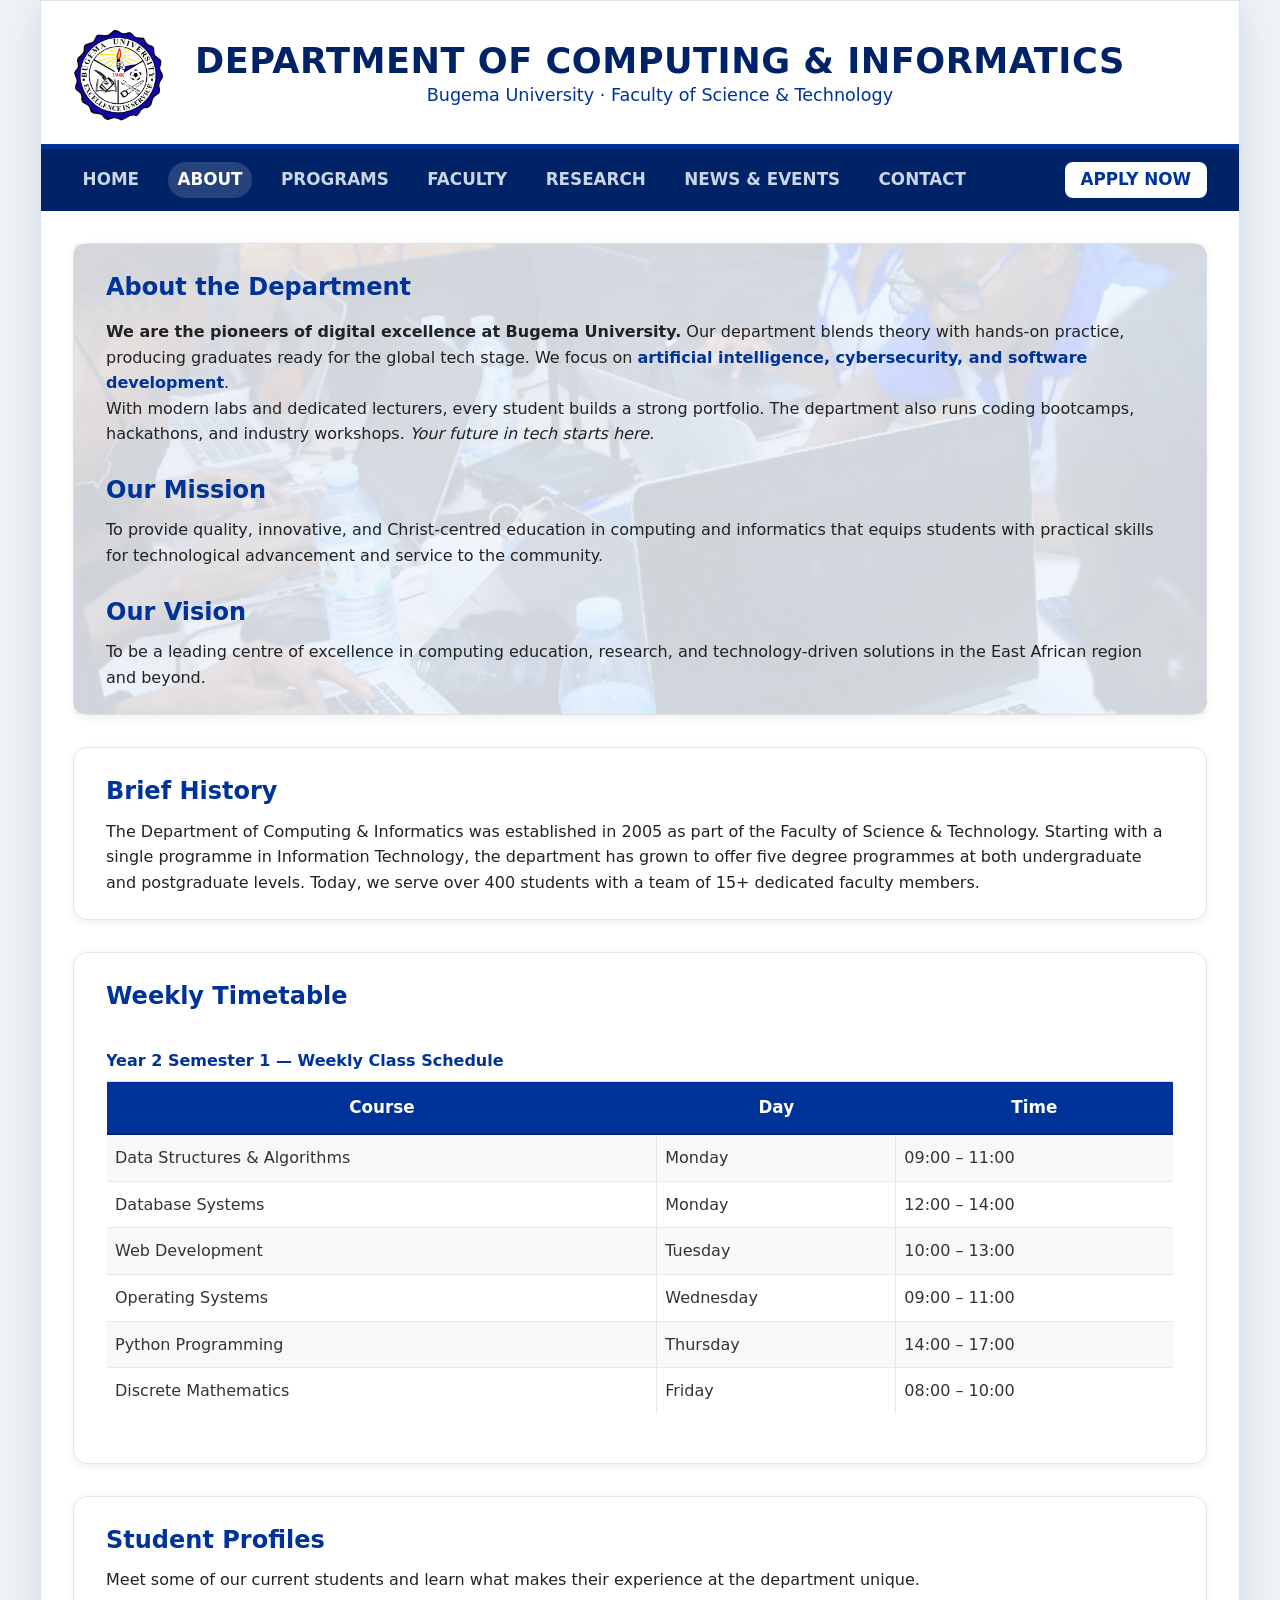
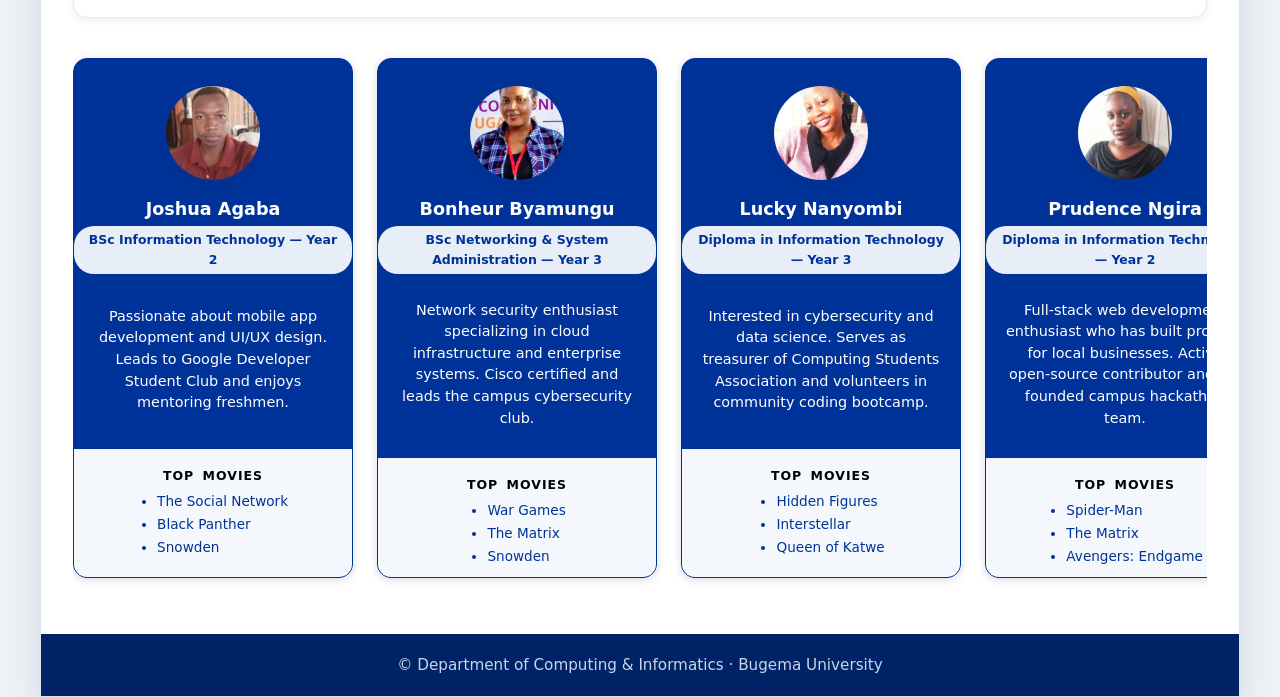
==== commit 34406c4a: "Enhance background images visibility and add department background - Reduced overlay opacity for bet" ====
--- a/about.html
+++ b/about.html
@@ -37,7 +37,7 @@
         <main class="main-content" id="main-content">
 
             <!-- mission & vision -->
-            <section class="card">
+            <section class="card about-department-section">
                 <h1>About the Department</h1>
                 <p><strong>We are the pioneers of digital excellence at Bugema University.</strong> Our department
                     blends theory with hands-on practice, producing graduates ready for the global tech stage. We focus
--- a/css/styles.css
+++ b/css/styles.css
@@ -1016,21 +1016,21 @@
 
 /* program-specific background images */
 .accordion-header.cs-program {
-    background: linear-gradient(rgba(0, 51, 153, 0.8), rgba(0, 51, 153, 0.8)), url('../images/datascience.jpg');
+    background: linear-gradient(rgba(0, 51, 153, 0.7), rgba(0, 51, 153, 0.7)), url('../images/datascience.jpg');
     background-size: cover;
     background-position: center;
     color: white;
 }
 
 .accordion-header.it-program {
-    background: linear-gradient(rgba(0, 51, 153, 0.8), rgba(0, 51, 153, 0.8)), url('../images/IT.jpg');
+    background: linear-gradient(rgba(0, 51, 153, 0.7), rgba(0, 51, 153, 0.7)), url('../images/IT.jpg');
     background-size: cover;
     background-position: center;
     color: white;
 }
 
 .accordion-header.se-program {
-    background: linear-gradient(rgba(0, 51, 153, 0.8), rgba(0, 51, 153, 0.8)), url('../images/sw.jpg');
+    background: linear-gradient(rgba(0, 51, 153, 0.7), rgba(0, 51, 153, 0.7)), url('../images/sw.jpg');
     background-size: cover;
     background-position: center;
     color: white;
@@ -1048,19 +1048,19 @@
 
 /* program-specific background images for content */
 .cs-program + .accordion-content {
-    background: linear-gradient(rgba(255, 255, 255, 0.92), rgba(255, 255, 255, 0.92)), url('../images/datascience.jpg');
+    background: linear-gradient(rgba(255, 255, 255, 0.88), rgba(255, 255, 255, 0.88)), url('../images/datascience.jpg');
     background-size: cover;
     background-position: center;
 }
 
 .it-program + .accordion-content {
-    background: linear-gradient(rgba(255, 255, 255, 0.92), rgba(255, 255, 255, 0.92)), url('../images/IT.jpg');
+    background: linear-gradient(rgba(255, 255, 255, 0.88), rgba(255, 255, 255, 0.88)), url('../images/IT.jpg');
     background-size: cover;
     background-position: center;
 }
 
 .se-program + .accordion-content {
-    background: linear-gradient(rgba(255, 255, 255, 0.92), rgba(255, 255, 255, 0.92)), url('../images/sw.jpg');
+    background: linear-gradient(rgba(255, 255, 255, 0.88), rgba(255, 255, 255, 0.88)), url('../images/sw.jpg');
     background-size: cover;
     background-position: center;
 }
@@ -1272,7 +1272,7 @@
 
 /* explore section with background */
 .explore-section {
-    background: linear-gradient(rgba(255, 255, 255, 0.94), rgba(255, 255, 255, 0.94)), 
+    background: linear-gradient(rgba(255, 255, 255, 0.85), rgba(255, 255, 255, 0.85)), 
                 url('../images/02.jpeg');
     background-size: cover;
     background-position: center;
@@ -1330,13 +1330,44 @@
 
 /* welcome section with background */
 .welcome-section {
-    background: linear-gradient(rgba(255, 255, 255, 0.92), rgba(255, 255, 255, 0.92)), 
+    background: linear-gradient(rgba(255, 255, 255, 0.85), rgba(255, 255, 255, 0.85)), 
                 url('../images/01.jpeg');
     background-size: cover;
     background-position: center;
     background-repeat: no-repeat;
     position: relative;
     border: 1px solid #e0e0e0;
+}
+
+/* about department section with background */
+.about-department-section {
+    background: linear-gradient(rgba(255, 255, 255, 0.85), rgba(255, 255, 255, 0.85)), 
+                url('../images/depart.png');
+    background-size: cover;
+    background-position: center;
+    background-repeat: no-repeat;
+    position: relative;
+    border: 1px solid #e0e0e0;
+}
+
+.about-department-section::before {
+    content: '';
+    position: absolute;
+    top: 0;
+    left: 0;
+    right: 0;
+    bottom: 0;
+    background: linear-gradient(135deg, rgba(0, 51, 153, 0.05) 0%, rgba(30, 144, 255, 0.05) 100%);
+    pointer-events: none;
+}
+
+.about-department-section h1,
+.about-department-section h2,
+.about-department-section p,
+.about-department-section strong,
+.about-department-section em {
+    position: relative;
+    z-index: 1;
 }
 
 .welcome-section::before {
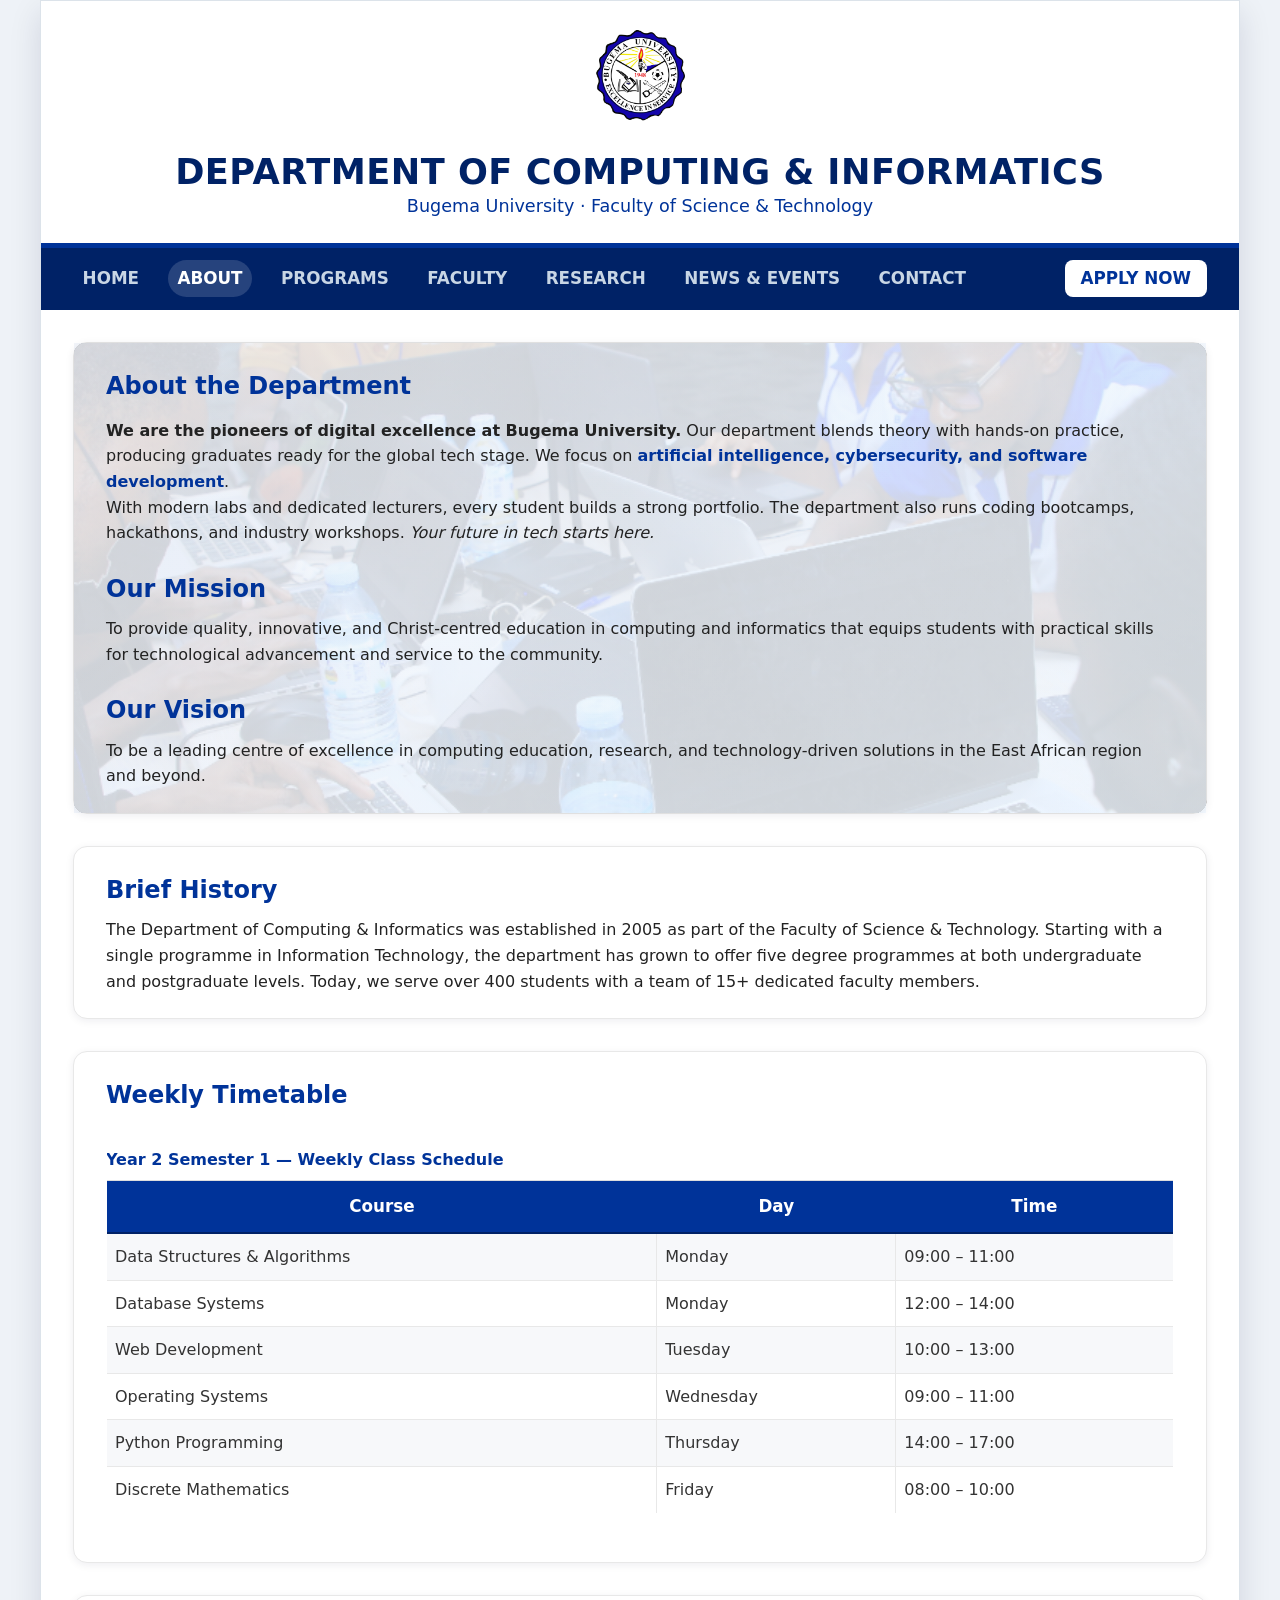
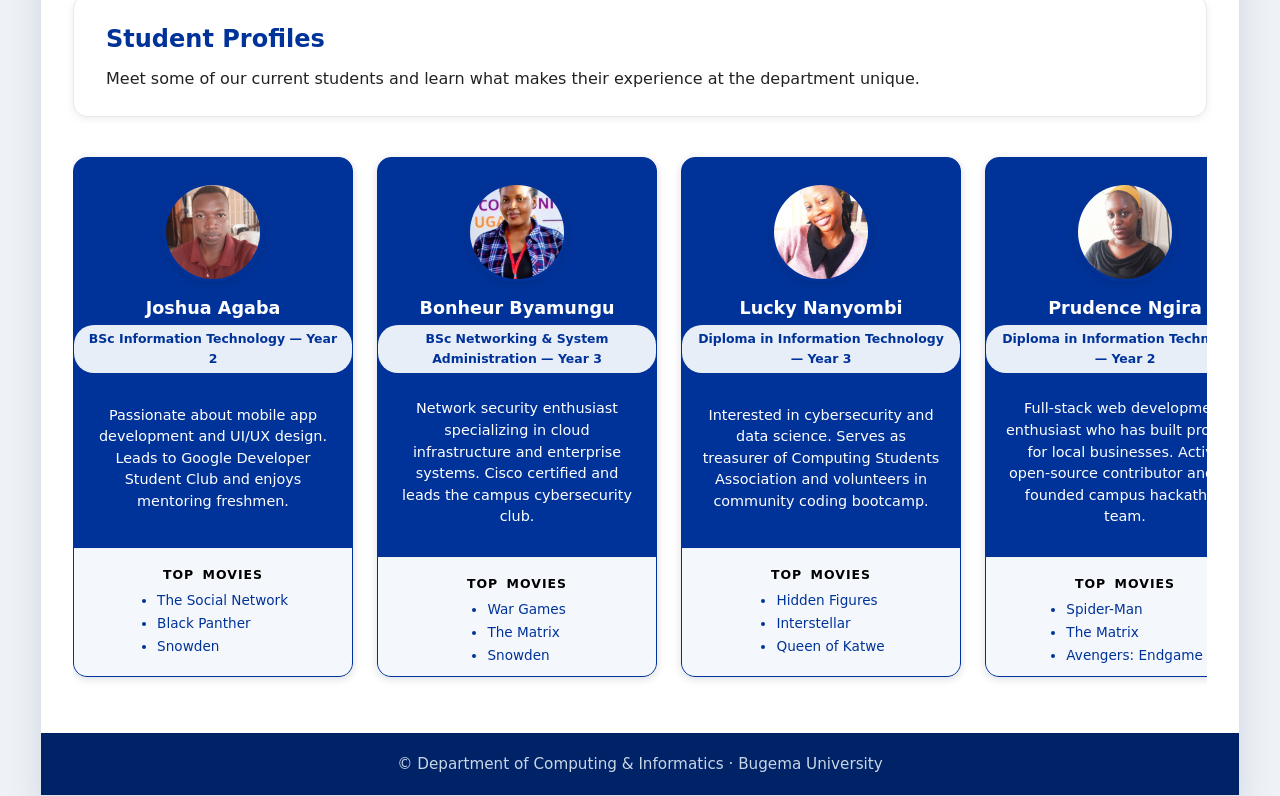
==== commit 9d16b400: "Enhance website functionality with interactive features - Add functional links to Department at a Gl" ====
--- a/about.html
+++ b/about.html
@@ -111,7 +111,7 @@
             </section>
 
             <!-- student profiles -->
-            <section class="card">
+            <section class="card" id="student-profiles">
                 <h2>Student Profiles</h2>
                 <p>Meet some of our current students and learn what makes their experience at the department unique.</p>
             </section>
--- a/css/styles.css
+++ b/css/styles.css
@@ -1,3 +1,47 @@
+/* ===== COMPRESSION OPTIMIZATIONS ===== */
+/* Minify-friendly CSS - no unnecessary whitespace */
+/* Remove comments in production for smaller file size */
+
+/* Loading indicator styles */
+.loading-indicator {
+    position: fixed;
+    top: 0;
+    left: 0;
+    width: 0%;
+    height: 2px;
+    background: rgba(0, 51, 153, 0.15);
+    z-index: 9999;
+    transition: width 0.2s ease;
+    will-change: width;
+    transform: translateZ(0); /* Hardware acceleration */
+}
+
+@keyframes loading-shimmer {
+    0% { background: rgba(0, 51, 153, 0.15); }
+    50% { background: rgba(30, 144, 255, 0.25); }
+    100% { background: rgba(0, 51, 153, 0.15); }
+}
+
+.loading-indicator.loading {
+    animation: loading-shimmer 1s infinite;
+}
+
+.loading-indicator.complete {
+    width: 100%;
+    animation: none;
+    background: rgba(0, 51, 153, 0.08);
+}
+
+/* Page transition effects - ultra lightweight */
+.page-transitioning {
+    pointer-events: none;
+}
+
+.page-transitioning * {
+    opacity: 0.95;
+    transition: opacity 0.15s ease;
+}
+
 * {
     margin: 0;
     padding: 0;
@@ -63,6 +107,7 @@
     color: #003399;
     padding: 1.8rem 2rem 1.4rem 2rem;
     display: flex;
+    flex-direction: column;
     align-items: center;
     gap: 2rem;
     flex-wrap: wrap;
@@ -372,6 +417,27 @@
     color: white;
 }
 
+/* apply now CTA buttons */
+.apply-cta-btn {
+    display: inline-block;
+    background-color: #003399;
+    color: white;
+    padding: 12px 30px;
+    text-decoration: none;
+    border-radius: 8px;
+    font-weight: 600;
+    font-size: 1rem;
+    transition: all 0.3s ease;
+    border: 2px solid #003399;
+}
+
+.apply-cta-btn:hover {
+    background-color: #002266;
+    border-color: #002266;
+    transform: translateY(-2px);
+    box-shadow: 0 4px 12px rgba(0, 51, 153, 0.3);
+}
+
 /* link cards */
 .links-grid {
     display: flex;
@@ -446,10 +512,17 @@
     text-align: center;
     padding: 1.5rem 1rem;
     background: white;
-    border: 1px solid #e0e0e0;
-    border-radius: 14px;
-    box-shadow: 0 2px 6px rgba(0, 20, 60, 0.05);
+    border: 2px solid #e8eef7;
+    border-radius: 12px;
     transition: all 0.3s ease;
+}
+
+.highlight-link {
+    text-decoration: none;
+    color: inherit;
+    display: block;
+    width: 100%;
+    height: 100%;
 }
 
 .highlight-card:hover {
@@ -604,23 +677,45 @@
 }
 
 /* research / bio section with tinted background */
-.profile-card .profile-bio {
+.profile-card .profile-bio:not(.student-bio) {
     font-size: 0.85rem;
     color: #003399;
     line-height: 1.5;
-    margin: auto 0;
-    padding: 0.8rem 1.2rem;
     background: #e0f0ff;
     border-top: 1px solid #e0f0ff;
     border-bottom: 1px solid #e0f0ff;
     text-align: center;
+    margin: auto 0 1.5rem;
+    padding: 0.8rem 1.2rem;
 }
 
 .profile-card .email {
     font-size: 0.82rem;
-    color: #003399;
-    padding: 0.8rem 1.2rem;
+    color: white;
+    padding: 0;
     margin: 0;
+    text-align: center;
+}
+
+.email-link {
+    color: white;
+    text-decoration: none;
+    font-weight: 500;
+    transition: all 0.3s ease;
+    background: rgba(255, 255, 255, 0.1);
+    border: 1px solid rgba(255, 255, 255, 0.2);
+    padding: 0.5rem 1rem;
+    border-radius: 6px;
+    display: inline-block;
+    font-size: 0.82rem;
+}
+
+.email-link:hover {
+    color: white;
+    text-decoration: none;
+    background: rgba(255, 255, 255, 0.2);
+    border-color: rgba(255, 255, 255, 0.3);
+    transform: translateY(-1px);
 }
 
 .profile-card .details {
@@ -968,17 +1063,43 @@
     background: #003399;
     color: white;
     padding: 0.6rem 1.5rem;
-    border-radius: 10px;
+    border-radius: 8px;
     text-decoration: none;
-    font-weight: 600;
-    font-size: 0.95rem;
-    transition: 0.2s;
+    display: inline-flex;
+    align-items: center;
+    gap: 0.5rem;
+    margin: 0.3rem;
+    transition: all 0.3s cubic-bezier(0.175, 0.885, 0.32, 1.275);
+    position: relative;
+    overflow: hidden;
     border: none;
+}
+
+.social-link::before {
+    content: '';
+    position: absolute;
+    top: 0;
+    left: -100%;
+    width: 100%;
+    height: 100%;
+    background: linear-gradient(90deg, transparent, rgba(255, 255, 255, 0.1), transparent);
+    transition: left 0.6s ease;
 }
 
 .social-link:hover {
     background: #002266;
     color: white;
+    transform: translateY(-3px) scale(1.05);
+    box-shadow: 0 8px 25px rgba(0, 51, 153, 0.3);
+}
+
+.social-link:hover::before {
+    left: 100%;
+}
+
+.social-link:active {
+    transform: translateY(-1px) scale(1.02);
+    box-shadow: 0 4px 15px rgba(0, 51, 153, 0.2);
 }
 
 /* accordion (programs page) */
@@ -1600,20 +1721,25 @@
 /* contact section styling */
 .contact-grid {
     display: grid;
-    grid-template-columns: repeat(auto-fit, minmax(280px, 1fr));
+    grid-template-columns: repeat(auto-fit, minmax(200px, 1fr));
     gap: 2rem;
     margin: 2rem 0;
+    justify-items: center;
 }
 
 .contact-item {
     display: flex;
-    align-items: flex-start;
-    gap: 1.2rem;
-    padding: 1.5rem;
-    background: #f7f8fa;
-    border: 1px solid #e0e0e0;
-    border-radius: 14px;
+    flex-direction: column;
+    align-items: center;
+    gap: 0.8rem;
+    padding: 0;
+    background: white;
+    border: 2px solid #e8eef7;
+    border-radius: 50%;
     transition: all 0.3s ease;
+    width: 180px;
+    height: 180px;
+    justify-content: center;
 }
 
 .contact-item:hover {
@@ -1623,20 +1749,30 @@
     box-shadow: 0 6px 16px rgba(0, 51, 153, 0.12);
 }
 
+.contact-item-link {
+    text-decoration: none;
+    color: inherit;
+    display: flex;
+    flex-direction: column;
+    align-items: center;
+    justify-content: center;
+    width: 100%;
+    height: 100%;
+    gap: 0.8rem;
+}
+
 .contact-icon {
-    font-size: 2rem;
+    font-size: 3rem;
     line-height: 1;
     flex-shrink: 0;
-    width: 60px;
-    height: 60px;
+    width: 80px;
+    height: 80px;
     display: flex;
     align-items: center;
     justify-content: center;
     background: transparent;
     border: none;
-    border-radius: 0;
-    color: #000;
-    box-shadow: none;
+    color: #003399;
     transition: all 0.3s ease;
 }
 
@@ -1652,12 +1788,23 @@
     display: inline-block;
     width: 20px;
     height: 20px;
-    margin-right: 8px;
-    vertical-align: middle;
     background-size: contain;
     background-repeat: no-repeat;
     background-position: center;
-}
+    transition: all 0.3s ease;
+}
+
+.social-link:hover .social-icon {
+    transform: rotate(360deg) scale(1.2);
+    filter: brightness(1.2);
+}
+
+/* Icon-specific hover colors */
+.social-link:hover .icon-facebook { filter: brightness(1.2) hue-rotate(0deg); }
+.social-link:hover .icon-twitter { filter: brightness(1.2) hue-rotate(10deg); }
+.social-link:hover .icon-linkedin { filter: brightness(1.2) hue-rotate(20deg); }
+.social-link:hover .icon-youtube { filter: brightness(1.2) hue-rotate(-10deg); }
+.social-link:hover .icon-instagram { filter: brightness(1.2) hue-rotate(30deg); }
 
 .icon-facebook {
     background-image: url("data:image/svg+xml,%3Csvg xmlns='http://www.w3.org/2000/svg' viewBox='0 0 24 24' fill='%23ffffff'%3E%3Cpath d='M24 12.073c0-6.627-5.373-12-12-12s-12 5.373-12 12c0 5.99 4.388 10.954 10.125 11.854v-8.385H7.078v-3.47h3.047V9.43c0-3.007 1.792-4.669 4.533-4.669 1.312 0 2.686.235 2.686.235v2.953H15.83c-1.491 0-1.956.925-1.956 1.874v2.25h3.328l-.532 3.47h-2.796v8.385C19.612 23.027 24 18.062 24 12.073z'/%3E%3C/svg%3E");
@@ -1675,8 +1822,8 @@
     background-image: url("data:image/svg+xml,%3Csvg xmlns='http://www.w3.org/2000/svg' viewBox='0 0 24 24' fill='%23ffffff'%3E%3Cpath d='M23.498 6.186a3.016 3.016 0 00-2.122-2.136C19.505 3.545 12 3.545 12 3.545s-7.505 0-9.377.505A3.017 3.017 0 00.502 6.186C0 8.07 0 12 0 12s0 3.93.502 5.814a3.016 3.016 0 002.122 2.136c1.871.505 9.376.505 9.376.505s7.505 0 9.377-.505a3.015 3.015 0 002.122-2.136C24 15.93 24 12 24 12s0-3.93-.502-5.814zM9.545 15.568V8.432L15.818 12l-6.273 3.568z'/%3E%3C/svg%3E");
 }
 
-.icon-github {
-    background-image: url("data:image/svg+xml,%3Csvg xmlns='http://www.w3.org/2000/svg' viewBox='0 0 24 24' fill='%23ffffff'%3E%3Cpath d='M20.447 20.452h-3.554v-5.569c0-1.328-.027-3.037-1.852-3.037-1.853 0-2.136 1.445-2.136 2.939v5.667H9.351V9h3.414v1.561h.046c.477-.9 1.637-1.85 3.37-1.85 3.601 0 4.267 2.37 4.267 5.455v6.286zM5.337 7.433c-1.144 0-2.063-.926-2.063-2.065 0-1.138.92-2.063 2.063-2.063 1.14 0 2.064.925 2.064 2.063 0 1.139-.925 2.065-2.064 2.065zm1.782 13.019H3.555V9h3.564v11.452zM22.225 0H1.771C.792 0 0 .774 0 1.729v20.542C0 23.227.792 24 1.771 24h20.451C23.2 24 24 23.227 24 22.271V1.729C24 .774 23.2 0 22.222 0h.003z'/%3E%3C/svg%3E");
+.icon-instagram {
+    background-image: url("data:image/svg+xml,%3Csvg xmlns='http://www.w3.org/2000/svg' viewBox='0 0 24 24' fill='%23ffffff'%3E%3Cpath d='M12 2.163c3.204 0 3.584.012 4.85.07 3.252.148 4.771 1.691 4.919 4.919.058 1.265.069 1.645.069 4.849 0 3.205-.012 3.584-.069 4.849-.149 3.225-1.664 4.771-4.919 4.919-1.266.058-1.644.07-4.85.07-3.204 0-3.584-.012-4.849-.07-3.26-.149-4.771-1.699-4.919-4.92-.058-1.265-.07-1.644-.07-4.849 0-3.204.013-3.583.07-4.849.149-3.227 1.664-4.771 4.919-4.919 1.266-.057 1.645-.069 4.849-.069zm0-2.163c-3.259 0-3.667.014-4.947.072-4.358.2-6.78 2.618-6.98 6.98-.059 1.281-.073 1.689-.073 4.948 0 3.259.014 3.668.072 4.948.2 4.358 2.618 6.78 6.98 6.98 1.281.058 1.689.072 4.948.072 3.259 0 3.668-.014 4.948-.072 4.354-.2 6.782-2.618 6.979-6.98.059-1.28.073-1.689.073-4.948 0-3.259-.014-3.667-.072-4.947-.196-4.354-2.617-6.78-6.979-6.98-1.281-.059-1.69-.073-4.949-.073zM5.838 12a6.162 6.162 0 1112.324 0 6.162 6.162 0 01-12.324 0zM12 16a4 4 0 110-8 4 4 0 010 8zm4.965-10.405a1.44 1.44 0 112.881.001 1.44 1.44 0 01-2.881-.001z'/%3E%3C/svg%3E");
 }
 
 /* Contact icons */
@@ -1729,9 +1876,10 @@
 
 .contact-details h3 {
     color: #003399;
-    margin-bottom: 0.5rem;
+    margin: 0;
     font-size: 1.1rem;
     font-weight: 600;
+    text-align: center;
 }
 
 .contact-details p {
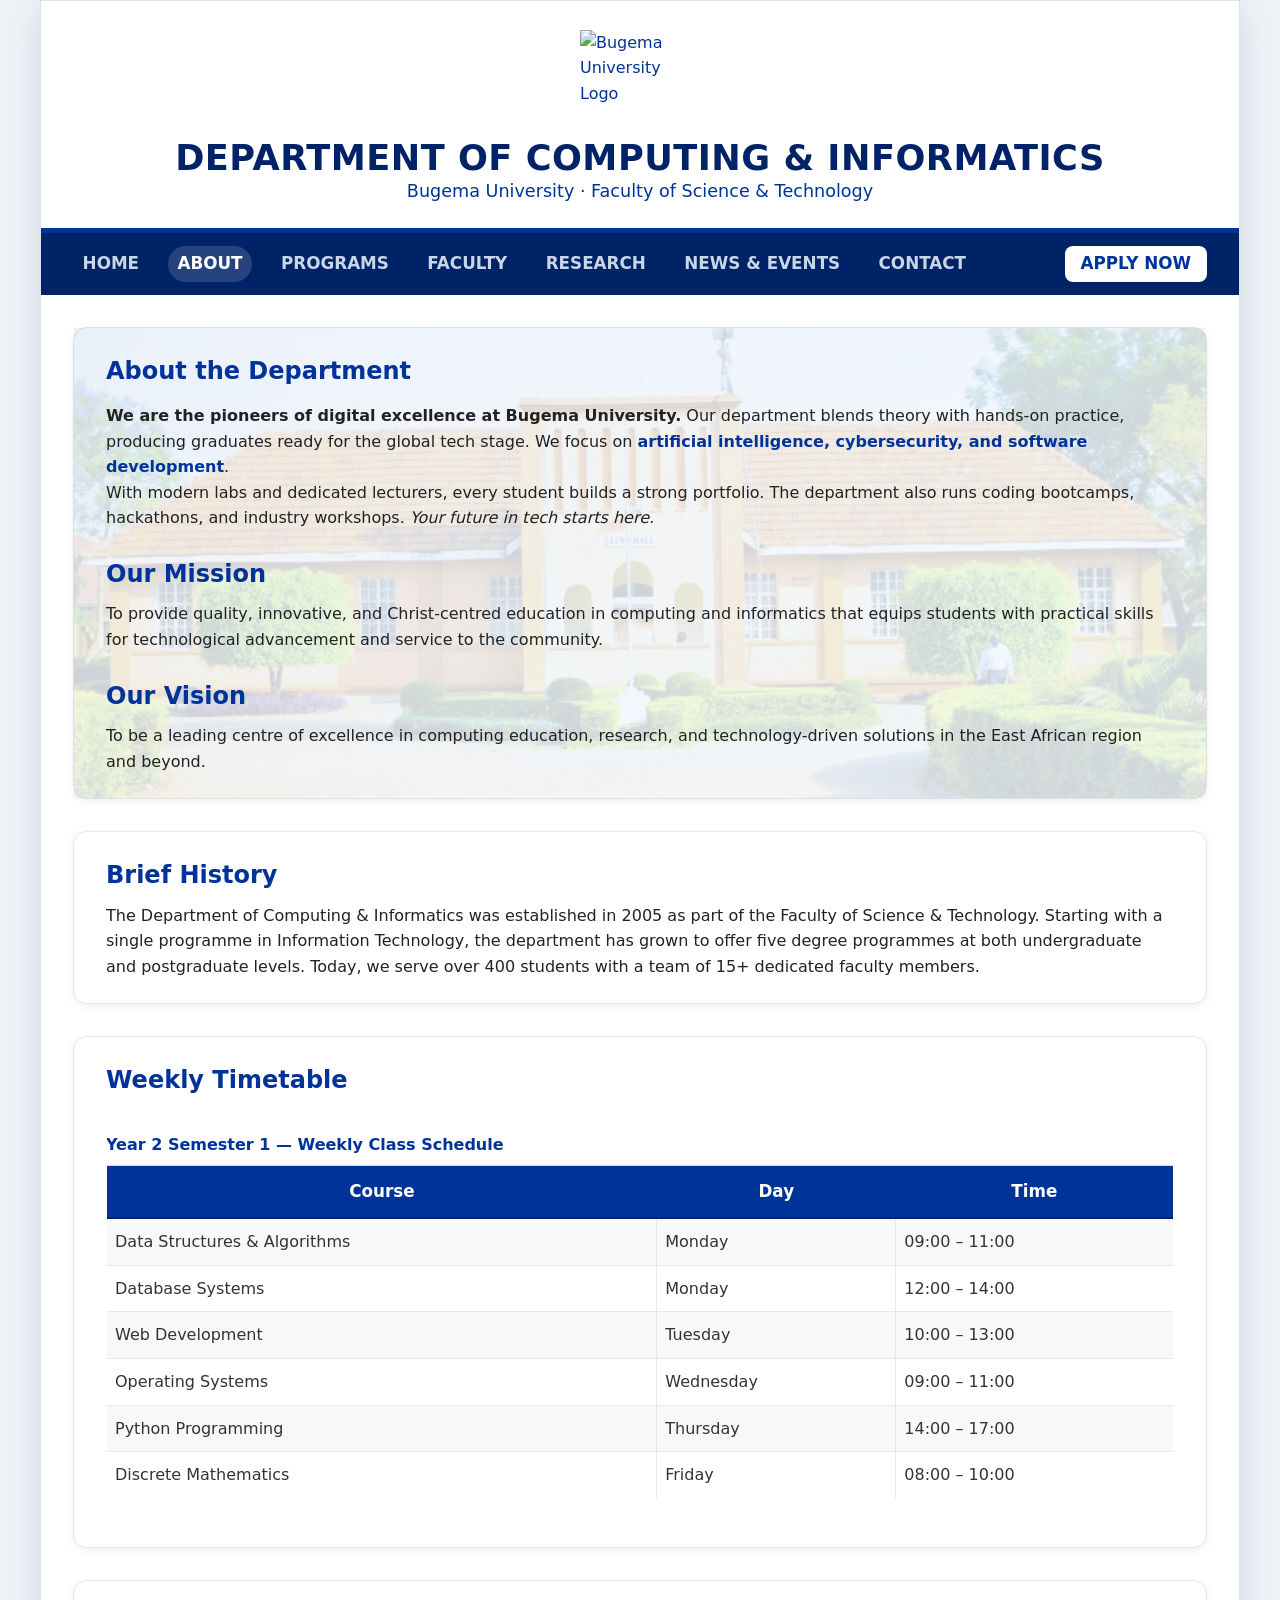
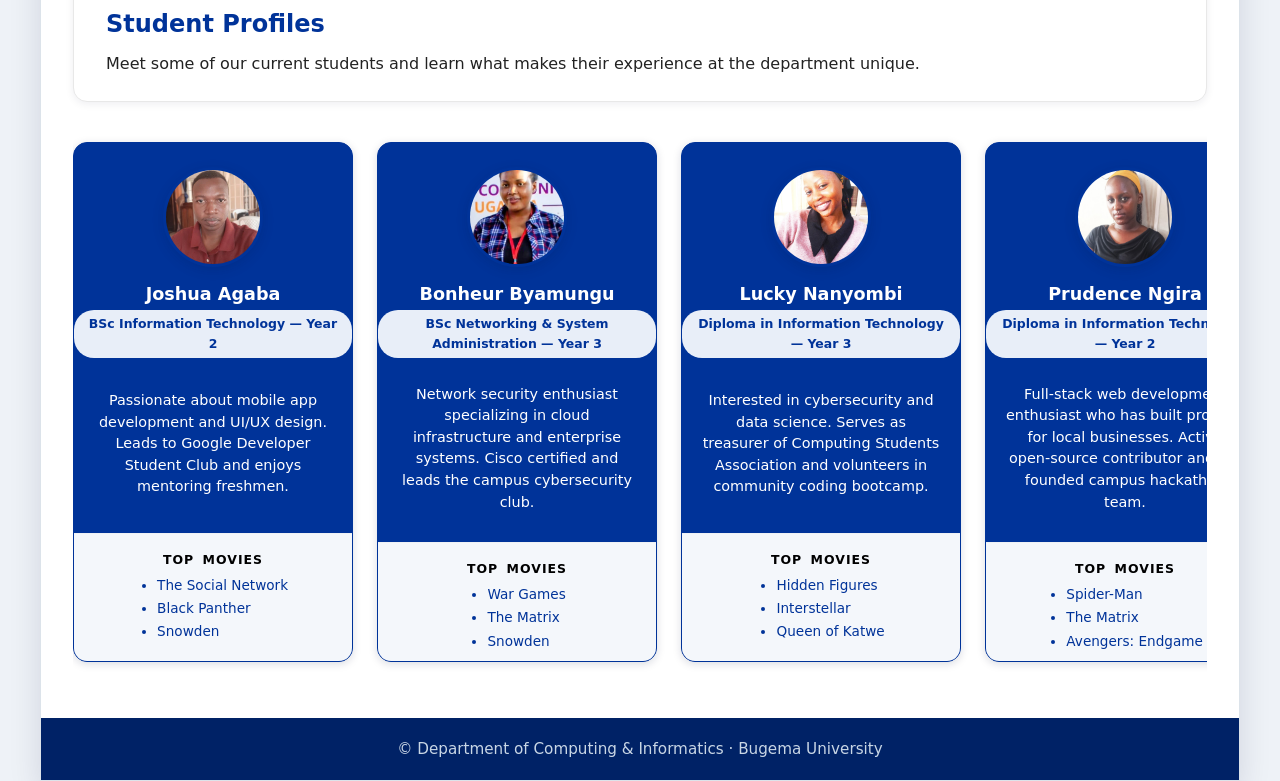
==== commit 8fb92d43: "slightly increased logo to 120" ====
--- a/about.html
+++ b/about.html
@@ -14,7 +14,7 @@
     <div class="container">
 
         <header class="header">
-            <div class="logo-place"><img src="images/Picture1.png" alt="Bugema University Logo" width="90"></div>
+            <div class="logo-place"><img src="images/picture1.jpg" alt="Bugema University Logo" width="120"></div>
             <div>
                 <div class="dept-title">DEPARTMENT OF COMPUTING & INFORMATICS</div>
                 <div class="dept-sub">Bugema University · Faculty of Science & Technology</div>
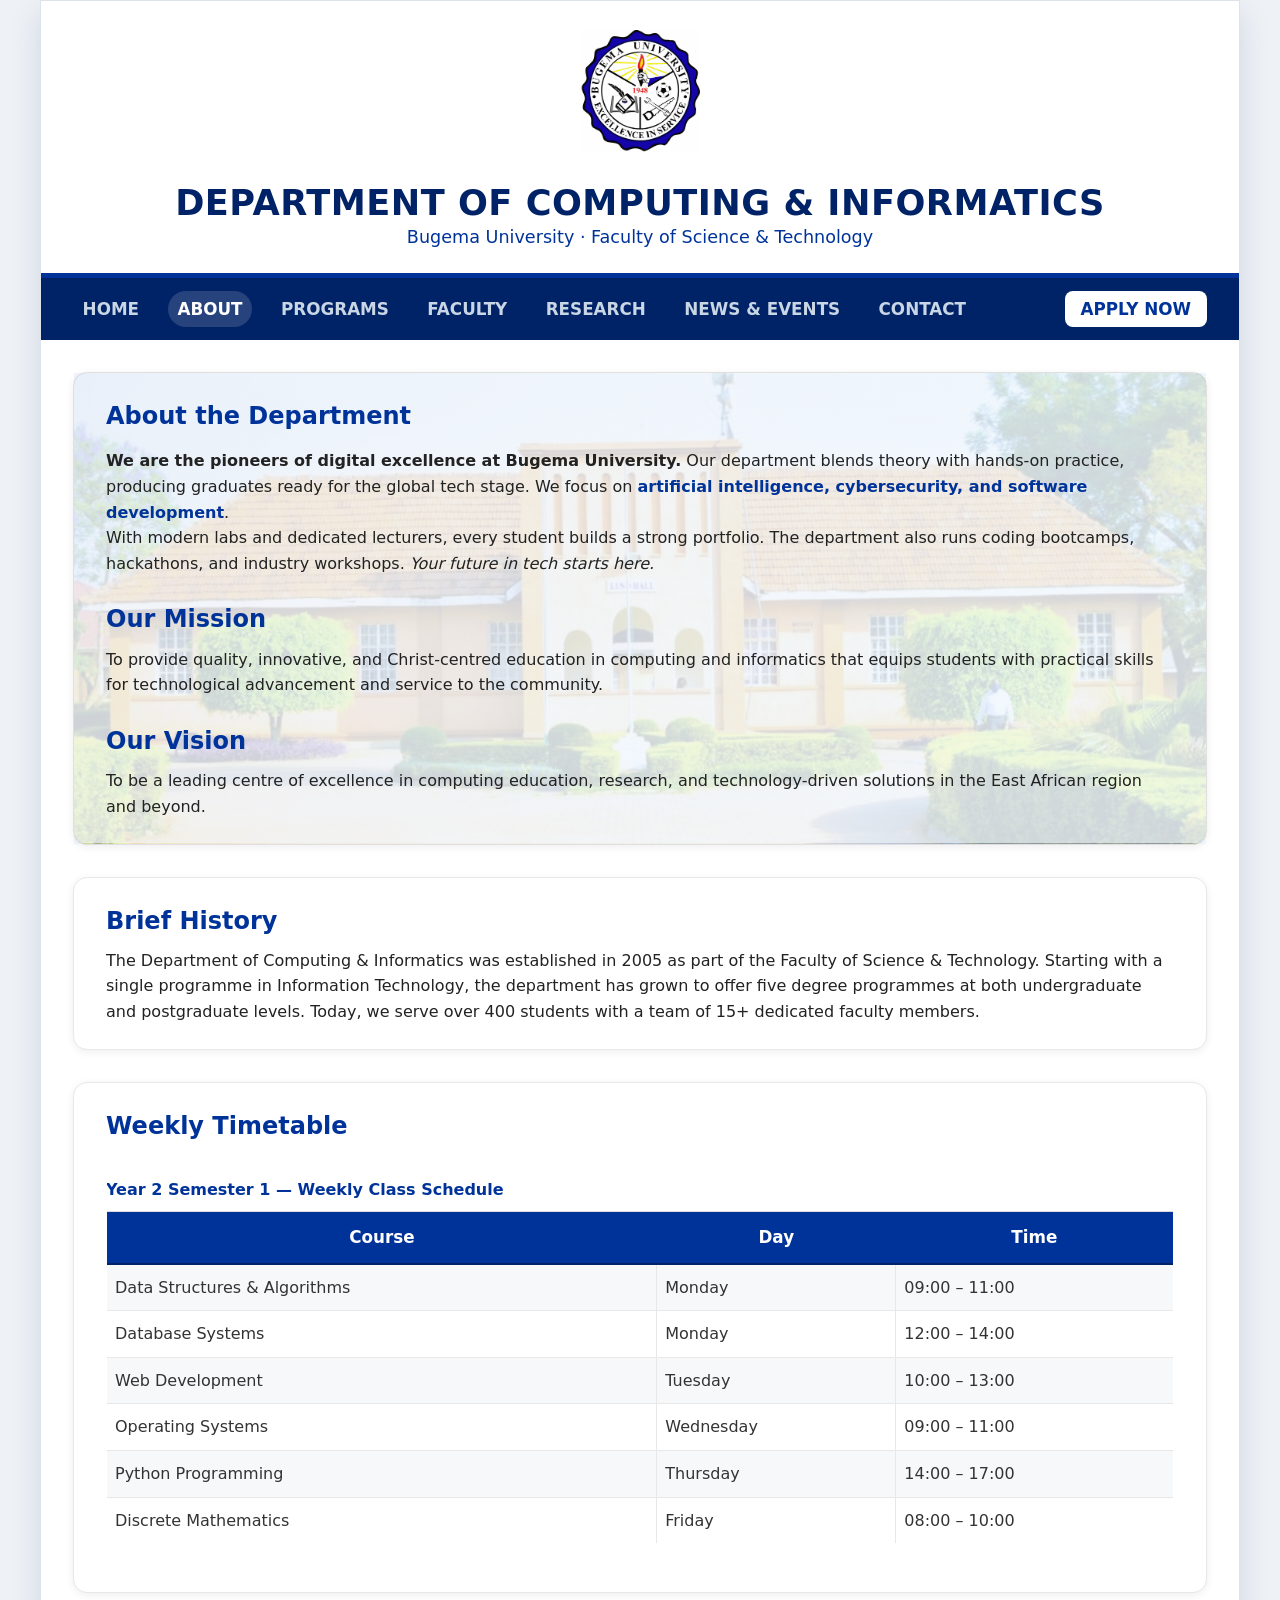
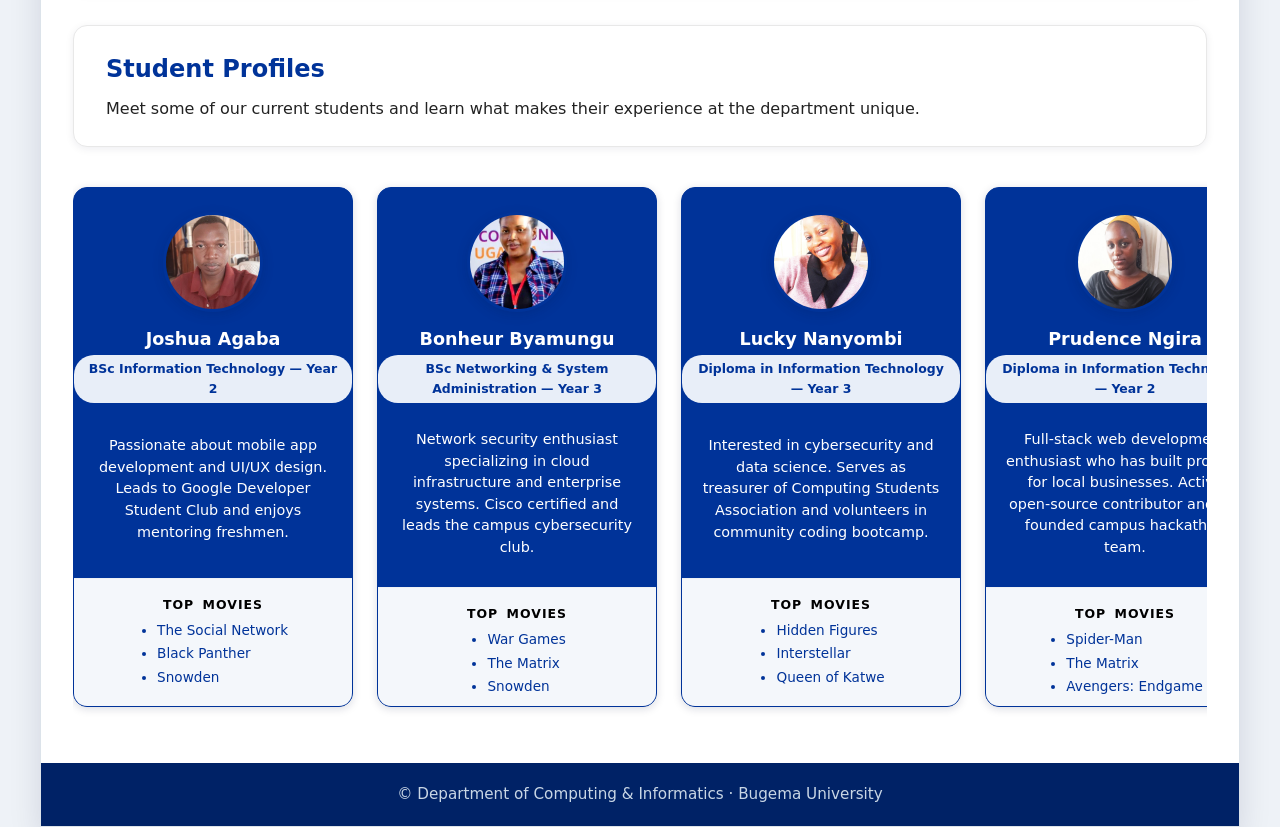
==== commit ba746471: "Fix logo case sensitivity issue - update picture1.jpg to Picture1.jpg in all HTML files" ====
--- a/about.html
+++ b/about.html
@@ -14,7 +14,7 @@
     <div class="container">
 
         <header class="header">
-            <div class="logo-place"><img src="images/picture1.jpg" alt="Bugema University Logo" width="120"></div>
+            <div class="logo-place"><img src="images/Picture1.jpg" alt="Bugema University Logo" width="120"></div>
             <div>
                 <div class="dept-title">DEPARTMENT OF COMPUTING & INFORMATICS</div>
                 <div class="dept-sub">Bugema University · Faculty of Science & Technology</div>
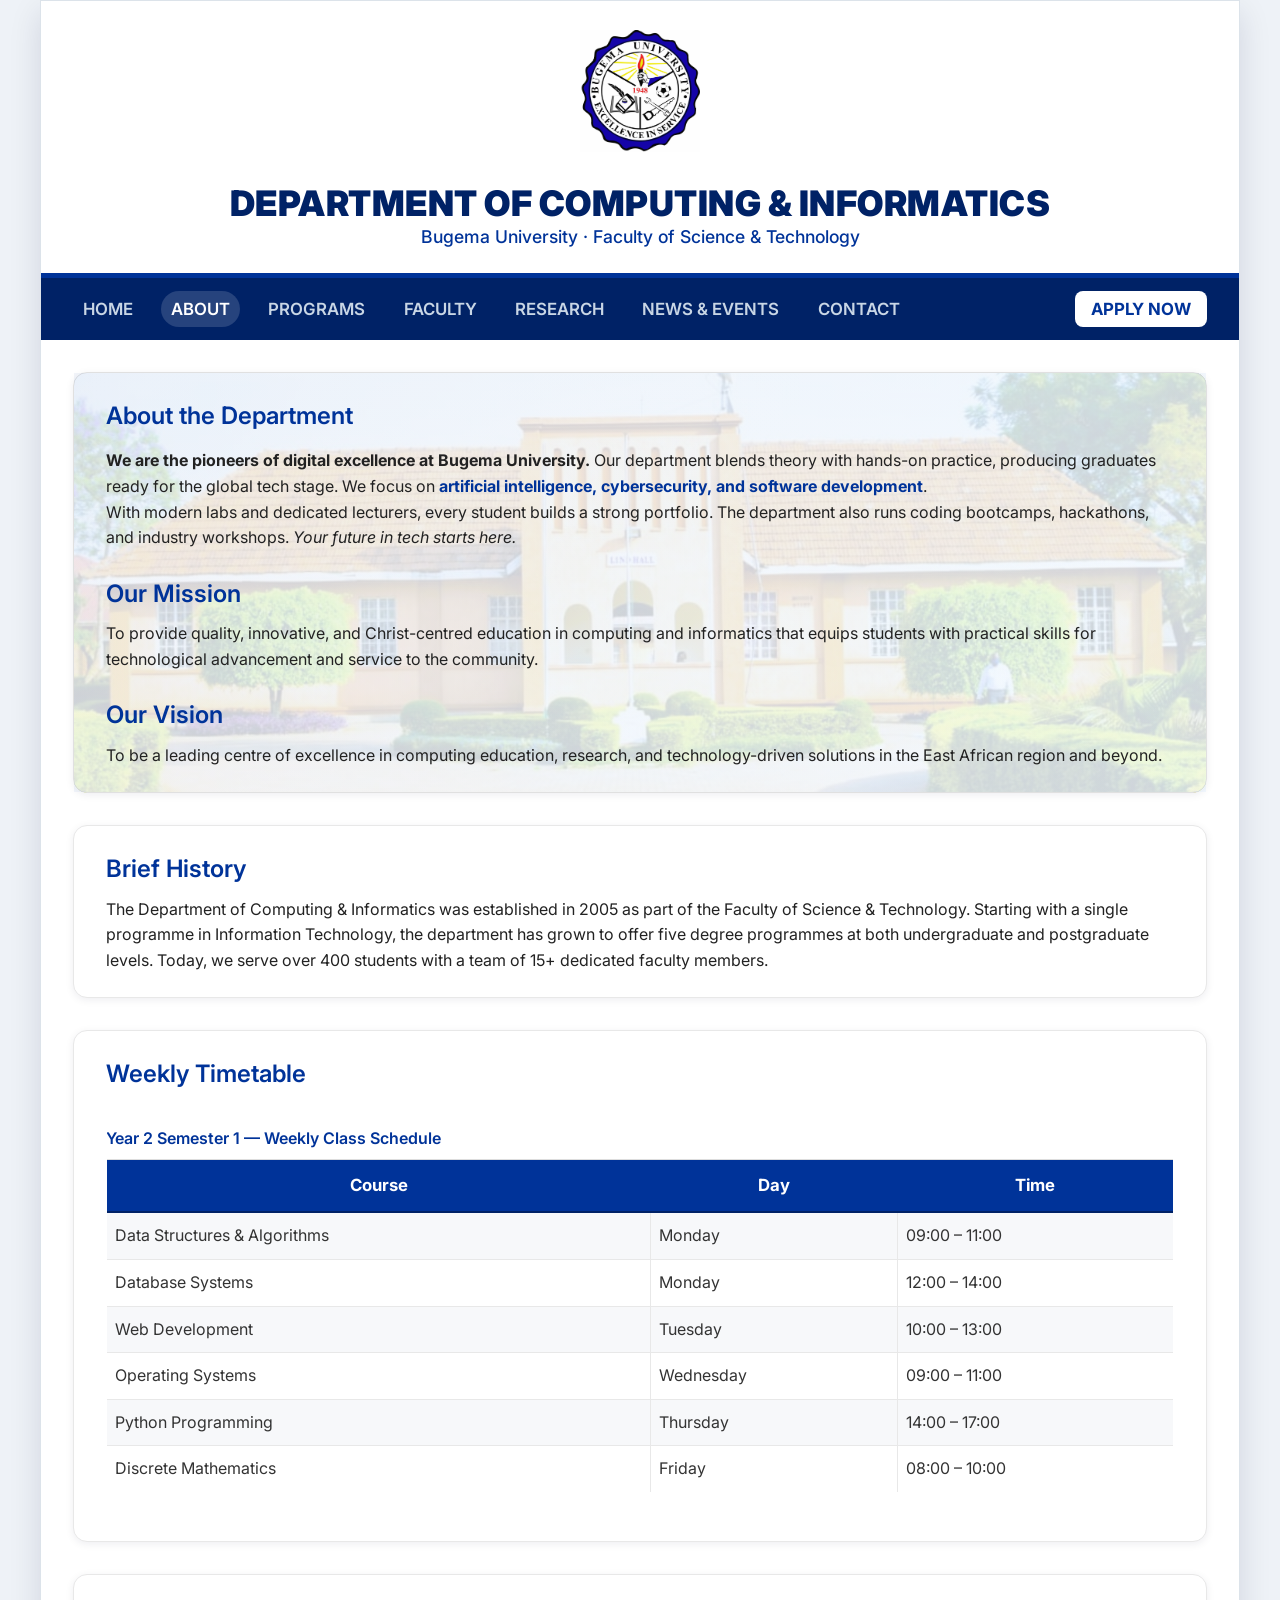
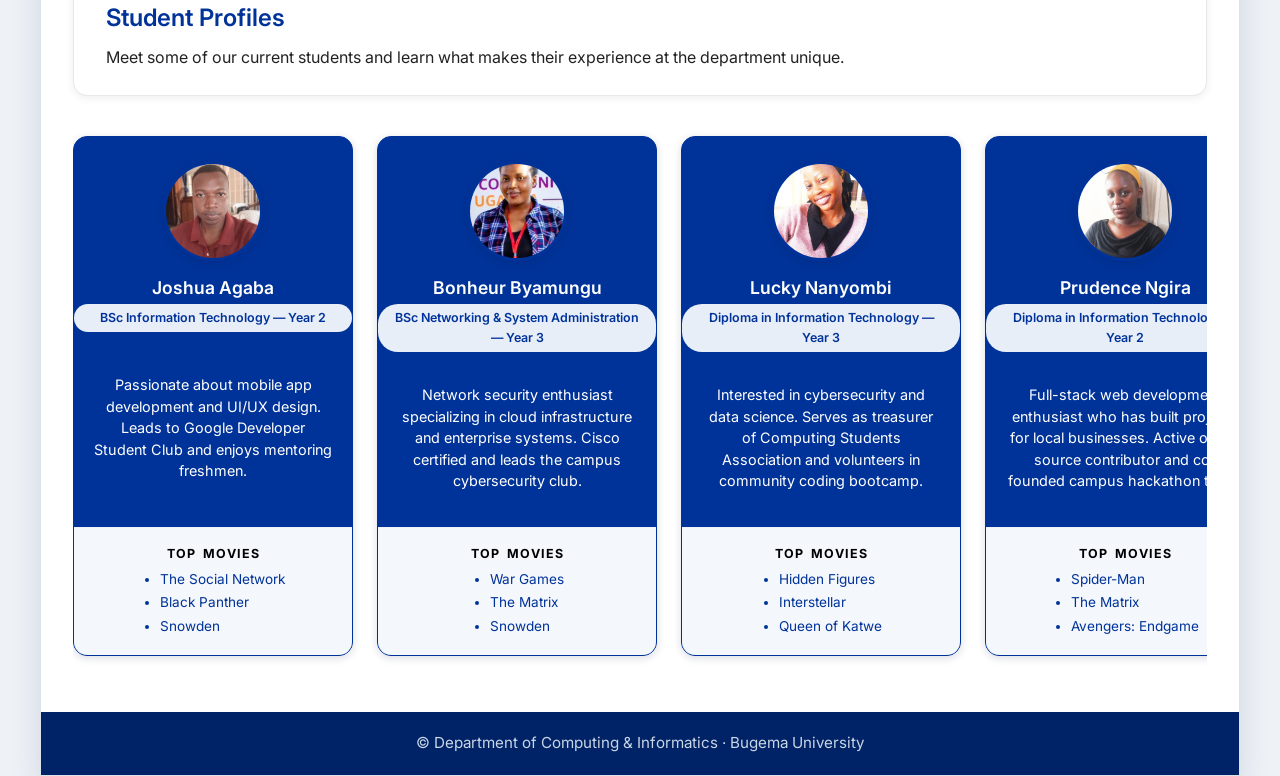
==== commit 5cf9a8c3: "Add Inter font (SF Pro alternative) for consistent macOS-style typography across all platforms" ====
--- a/about.html
+++ b/about.html
@@ -5,6 +5,9 @@
     <meta charset="UTF-8">
     <meta name="viewport" content="width=device-width, initial-scale=1.0">
     <title>About | Computing & Informatics</title>
+    <link rel="preconnect" href="https://fonts.googleapis.com">
+    <link rel="preconnect" href="https://fonts.gstatic.com" crossorigin>
+    <link href="https://fonts.googleapis.com/css2?family=Inter:wght@400;500;600;700;800;900&display=swap" rel="stylesheet">
     <link rel="stylesheet" href="css/styles.css">
 </head>
 
--- a/css/styles.css
+++ b/css/styles.css
@@ -46,7 +46,7 @@
     margin: 0;
     padding: 0;
     box-sizing: border-box;
-    font-family: 'Segoe UI', Roboto, system-ui, sans-serif;
+    font-family: 'Inter', -apple-system, BlinkMacSystemFont, 'Segoe UI', Roboto, 'Helvetica Neue', Arial, system-ui, sans-serif;
 }
 
 body {
@@ -127,7 +127,7 @@
     letter-spacing: 0.5px;
     color: #002266;
     text-shadow: none;
-    font-family: 'Segoe UI', Roboto, system-ui, sans-serif;
+    font-family: 'Inter', -apple-system, BlinkMacSystemFont, 'Segoe UI', Roboto, 'Helvetica Neue', Arial, system-ui, sans-serif;
     line-height: 1.1;
     text-transform: uppercase;
 }
